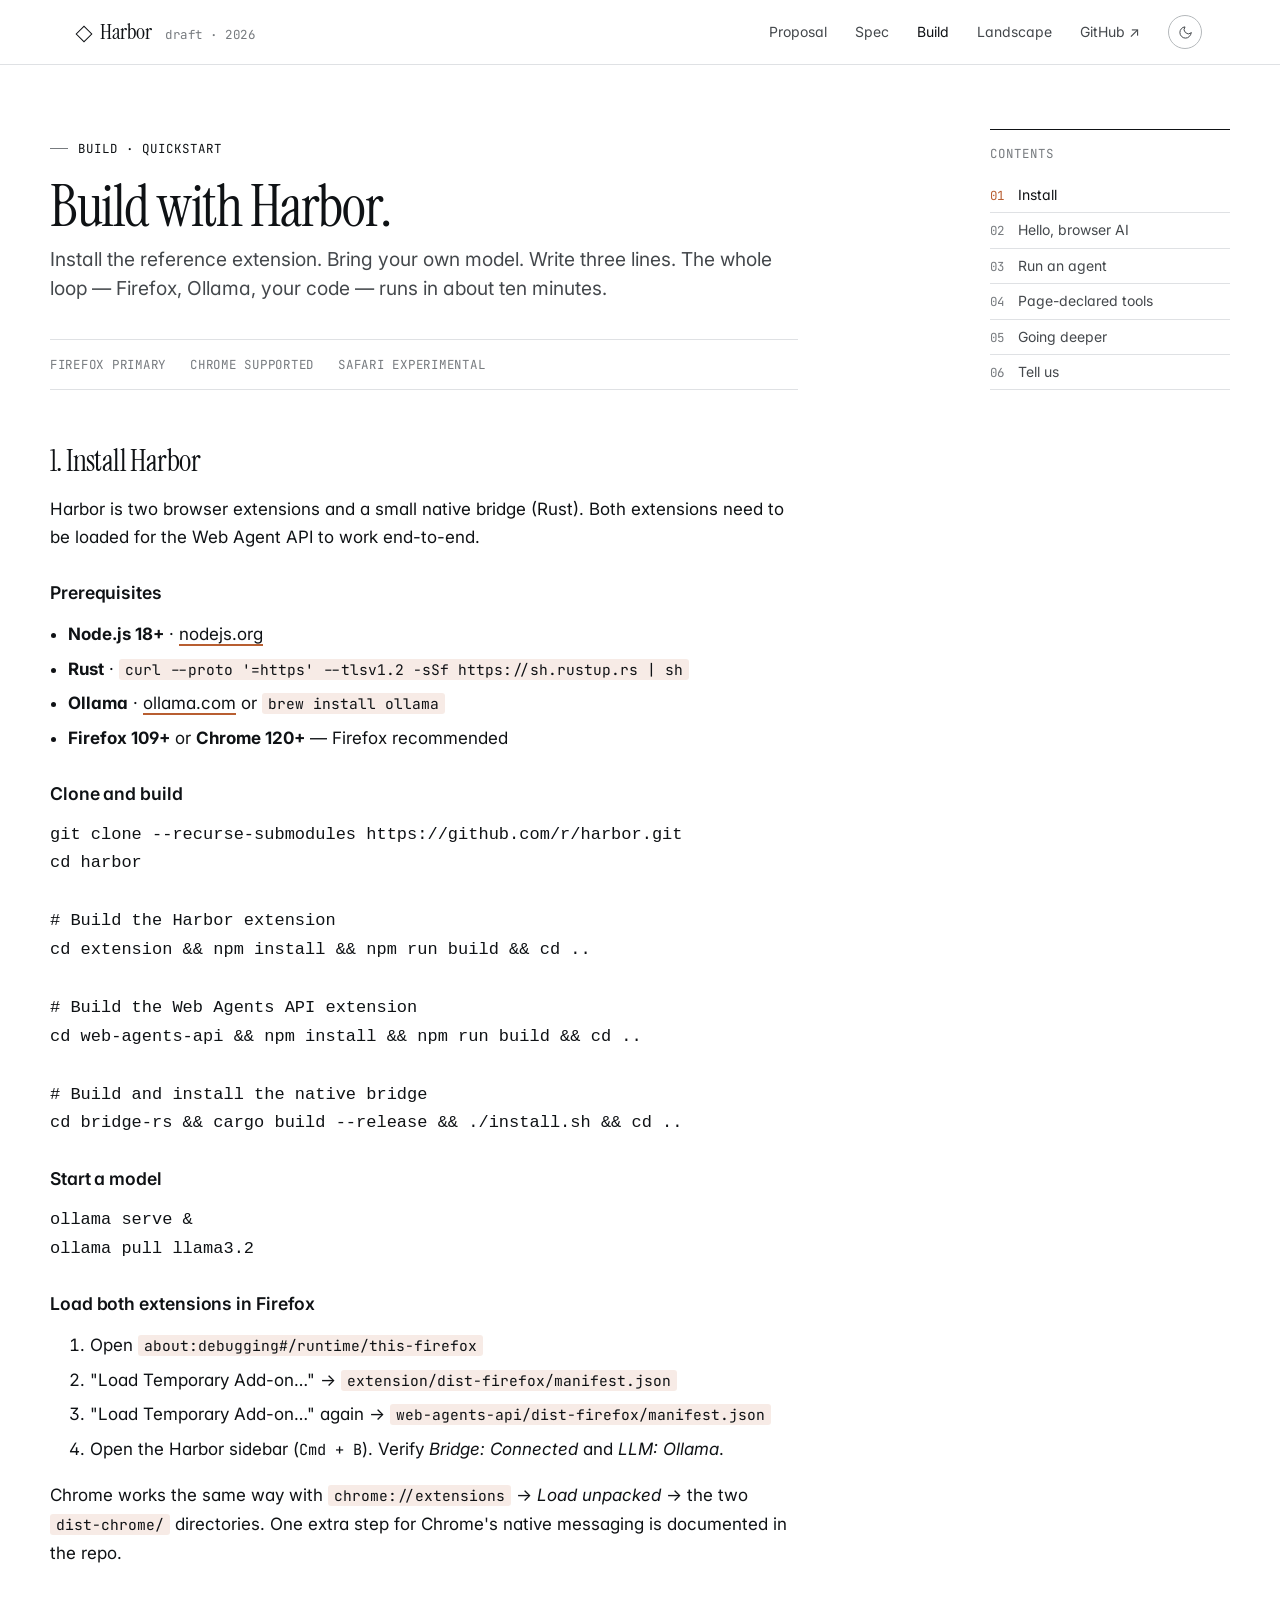
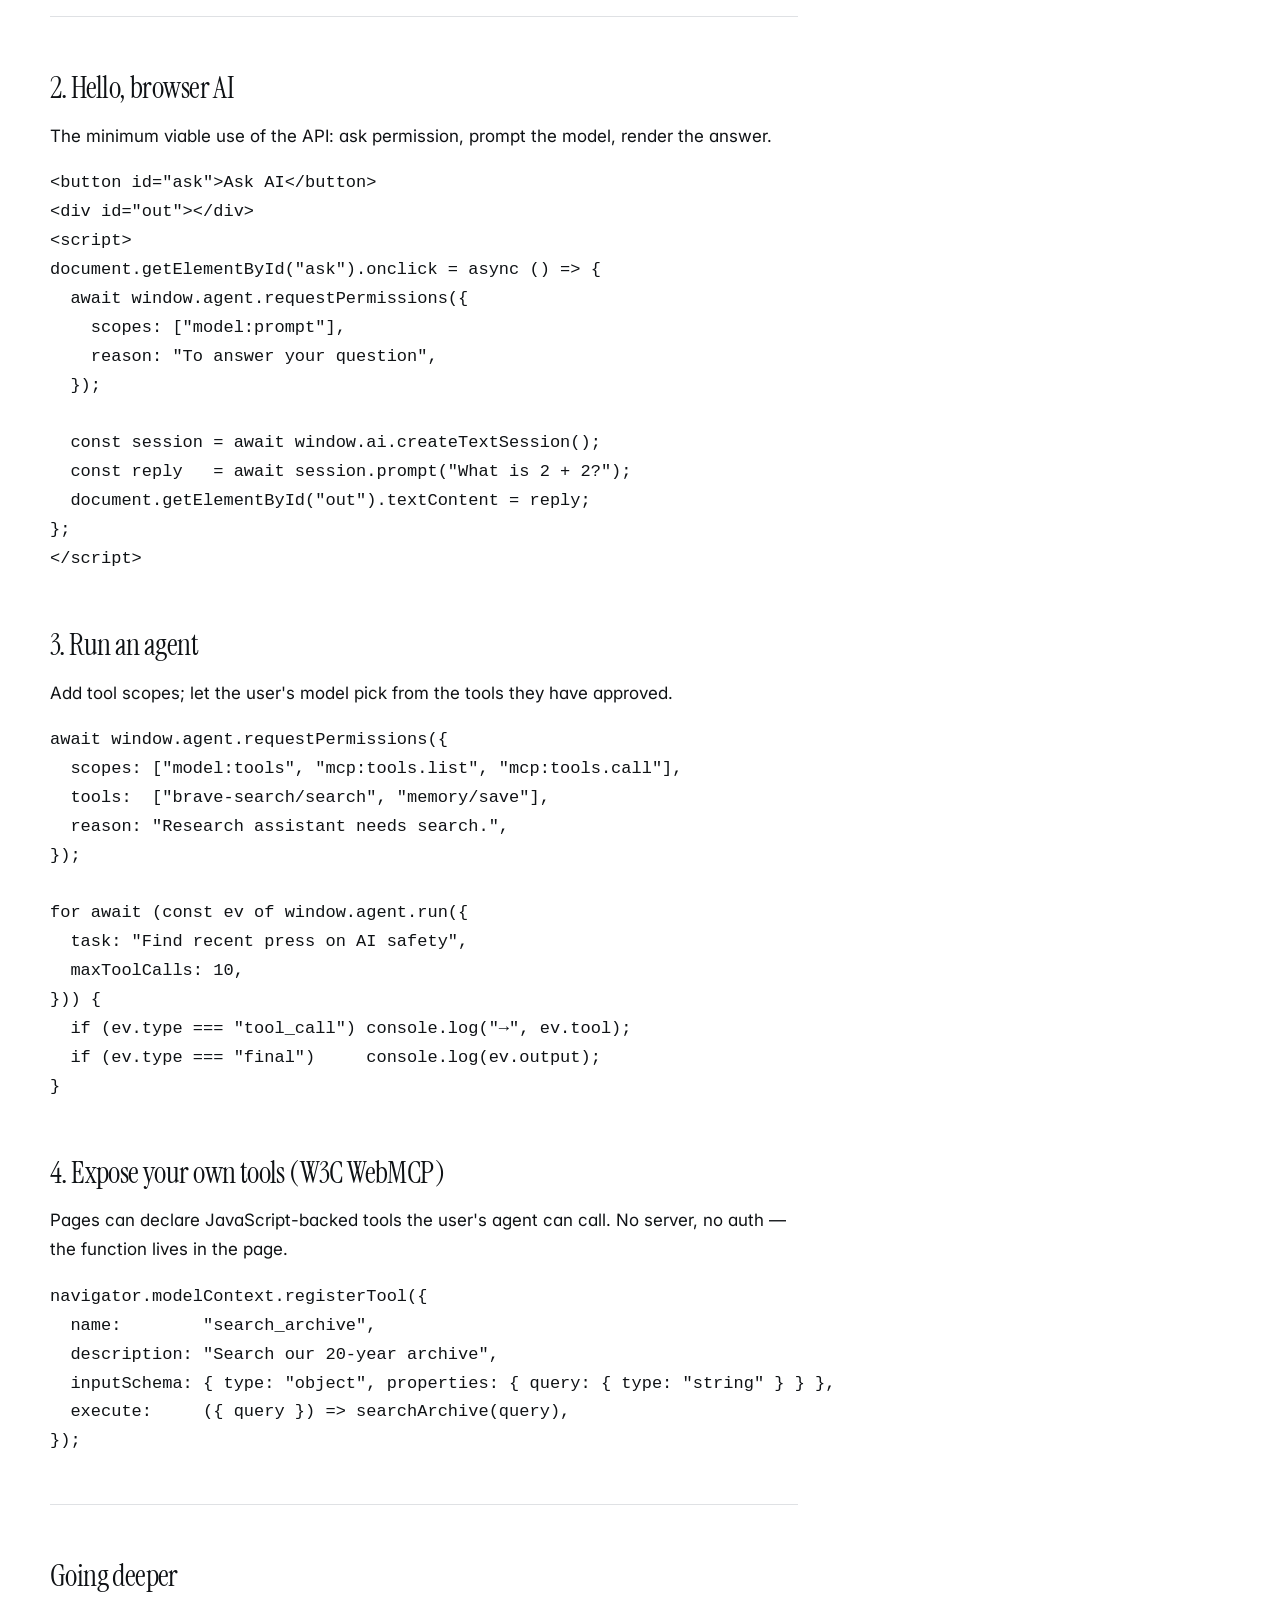
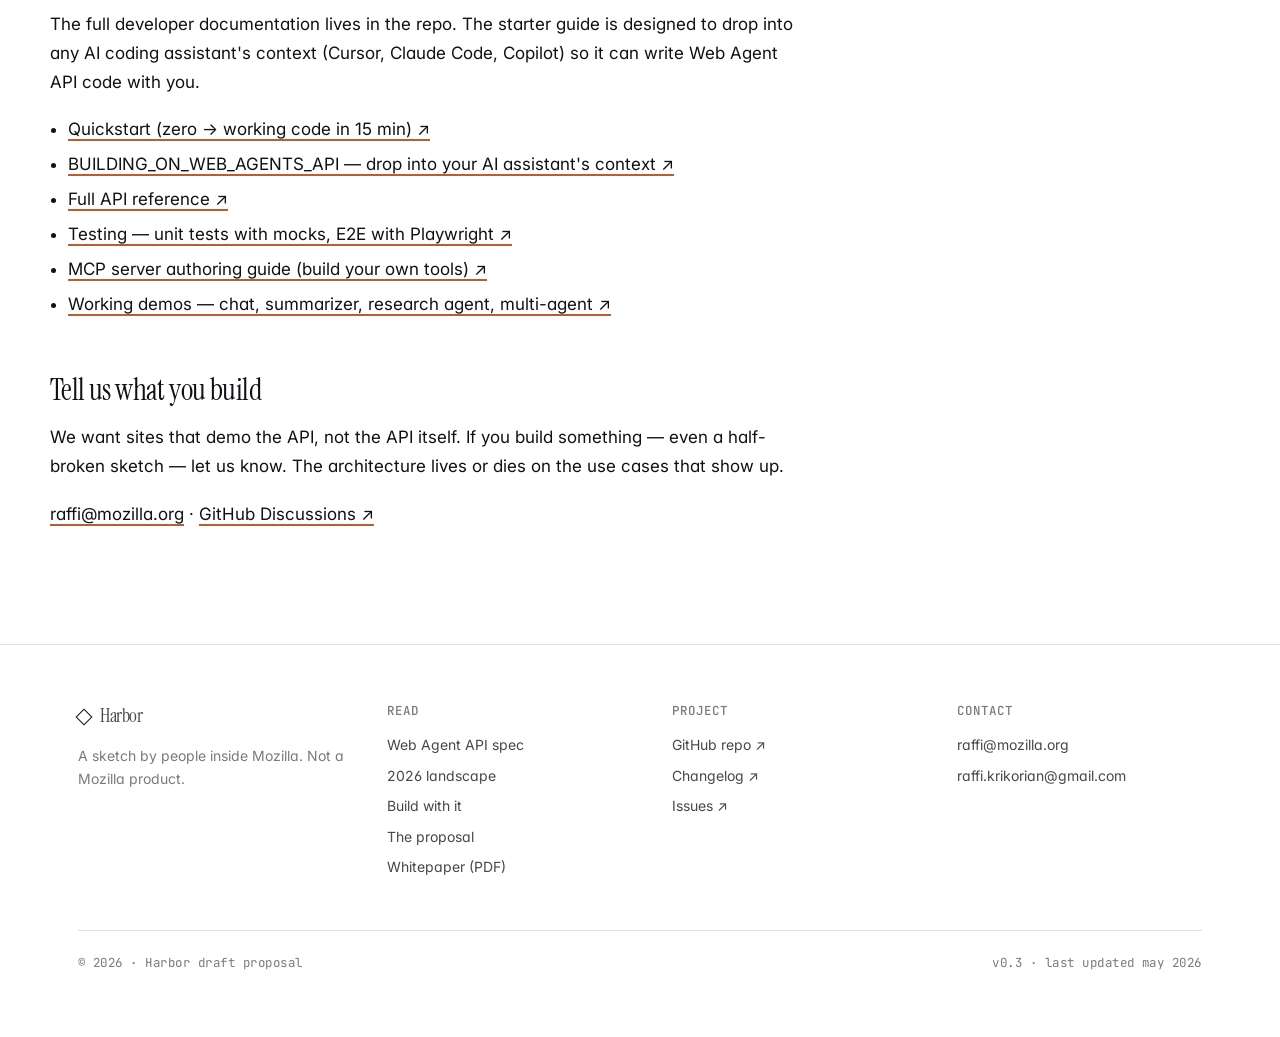
==== whitepaper/build.html @ 532a6886 "whitepaper: ship redesigned static site, retire Jekyll Implement the design produced in Claude Desig" ====
<!doctype html>
<html lang="en">
<head>
<meta charset="utf-8" />
<meta name="viewport" content="width=device-width,initial-scale=1" />
<title>Build with Harbor</title>
<meta name="description" content="Install Harbor in Firefox or Chrome, then build with the Web Agent API. Bring your own model and your own MCP servers." />
<link rel="preconnect" href="https://fonts.googleapis.com">
<link rel="preconnect" href="https://fonts.gstatic.com" crossorigin>
<link href="https://fonts.googleapis.com/css2?family=Instrument+Serif:ital@0;1&family=Inter:wght@300;400;500;600&family=JetBrains+Mono:wght@400;500&display=swap" rel="stylesheet">
<link rel="stylesheet" href="styles.css">
<script>
  (function () {
    var saved = localStorage.getItem('harbor-theme');
    var prefersDark = window.matchMedia && window.matchMedia('(prefers-color-scheme: dark)').matches;
    if (saved === 'dark' || (!saved && prefersDark)) document.documentElement.classList.add('dark');
  })();
</script>
</head>
<body>

<header class="nav">
  <div class="wrap nav-row">
    <a class="brand" href="index.html">
      <span class="brand-mark" aria-hidden="true"></span>
      Harbor
      <span class="brand-meta">draft · 2026</span>
    </a>
    <nav class="nav-links" aria-label="Primary">
      <a href="index.html#proposal">Proposal</a>
      <a href="spec.html">Spec</a>
      <a href="build.html" aria-current="page">Build</a>
      <a href="landscape.html">Landscape</a>
      <a class="gh" href="https://github.com/r/harbor" target="_blank" rel="noopener">GitHub ↗</a>
      <button class="theme-toggle" id="themeToggle" aria-label="Toggle theme" title="Toggle light / dark">
        <svg class="icon-moon" viewBox="0 0 24 24" fill="none" stroke="currentColor" stroke-width="1.6" stroke-linecap="round" stroke-linejoin="round"><path d="M21 12.8A9 9 0 1 1 11.2 3a7 7 0 0 0 9.8 9.8z"/></svg>
        <svg class="icon-sun"  viewBox="0 0 24 24" fill="none" stroke="currentColor" stroke-width="1.6" stroke-linecap="round" stroke-linejoin="round"><circle cx="12" cy="12" r="4"/><path d="M12 2v2M12 20v2M4.93 4.93l1.41 1.41M17.66 17.66l1.41 1.41M2 12h2M20 12h2M4.93 19.07l1.41-1.41M17.66 6.34l1.41-1.41"/></svg>
      </button>
    </nav>
  </div>
</header>

<main class="wrap longform">
  <article class="article prose">
    <p class="eyebrow">build · quickstart</p>
    <h1>Build with Harbor.</h1>
    <p class="deck">
      Install the reference extension. Bring your own model. Write three lines.
      The whole loop — Firefox, Ollama, your code — runs in about ten minutes.
    </p>
    <div class="meta">
      <span>Firefox primary</span>
      <span>Chrome supported</span>
      <span>Safari experimental</span>
    </div>

    <h2 id="install">1. Install Harbor</h2>
    <p>
      Harbor is two browser extensions and a small native bridge (Rust). Both
      extensions need to be loaded for the Web Agent API to work end-to-end.
    </p>

    <h3>Prerequisites</h3>
    <ul>
      <li><strong>Node.js 18+</strong> · <a class="link" href="https://nodejs.org" target="_blank" rel="noopener">nodejs.org</a></li>
      <li><strong>Rust</strong> · <code>curl --proto '=https' --tlsv1.2 -sSf https://sh.rustup.rs | sh</code></li>
      <li><strong>Ollama</strong> · <a class="link" href="https://ollama.com" target="_blank" rel="noopener">ollama.com</a> or <code>brew install ollama</code></li>
      <li><strong>Firefox 109+</strong> or <strong>Chrome 120+</strong> — Firefox recommended</li>
    </ul>

    <h3>Clone and build</h3>
    <pre class="ex-code" style="white-space: pre">git clone --recurse-submodules https://github.com/r/harbor.git
cd harbor

# Build the Harbor extension
cd extension && npm install && npm run build && cd ..

# Build the Web Agents API extension
cd web-agents-api && npm install && npm run build && cd ..

# Build and install the native bridge
cd bridge-rs && cargo build --release && ./install.sh && cd ..</pre>

    <h3>Start a model</h3>
    <pre class="ex-code" style="white-space: pre">ollama serve &amp;
ollama pull llama3.2</pre>

    <h3>Load both extensions in Firefox</h3>
    <ol>
      <li>Open <code>about:debugging#/runtime/this-firefox</code></li>
      <li>"Load Temporary Add-on…" → <code>extension/dist-firefox/manifest.json</code></li>
      <li>"Load Temporary Add-on…" again → <code>web-agents-api/dist-firefox/manifest.json</code></li>
      <li>Open the Harbor sidebar (<kbd>Cmd&nbsp;+&nbsp;B</kbd>). Verify <em>Bridge: Connected</em> and <em>LLM: Ollama</em>.</li>
    </ol>
    <p>
      Chrome works the same way with <code>chrome://extensions</code> →
      <em>Load unpacked</em> → the two <code>dist-chrome/</code> directories.
      One extra step for Chrome's native messaging is documented in the repo.
    </p>

    <hr/>

    <h2 id="hello">2. Hello, browser AI</h2>
    <p>
      The minimum viable use of the API: ask permission, prompt the model, render the answer.
    </p>
    <pre class="ex-code" style="white-space: pre">&lt;button id="ask"&gt;Ask AI&lt;/button&gt;
&lt;div id="out"&gt;&lt;/div&gt;
&lt;script&gt;
document.getElementById("ask").onclick = async () =&gt; {
  await window.agent.requestPermissions({
    scopes: ["model:prompt"],
    reason: "To answer your question",
  });

  const session = await window.ai.createTextSession();
  const reply   = await session.prompt("What is 2 + 2?");
  document.getElementById("out").textContent = reply;
};
&lt;/script&gt;</pre>

    <h2 id="agent">3. Run an agent</h2>
    <p>
      Add tool scopes; let the user's model pick from the tools they have approved.
    </p>
    <pre class="ex-code" style="white-space: pre">await window.agent.requestPermissions({
  scopes: ["model:tools", "mcp:tools.list", "mcp:tools.call"],
  tools:  ["brave-search/search", "memory/save"],
  reason: "Research assistant needs search.",
});

for await (const ev of window.agent.run({
  task: "Find recent press on AI safety",
  maxToolCalls: 10,
})) {
  if (ev.type === "tool_call") console.log("→", ev.tool);
  if (ev.type === "final")     console.log(ev.output);
}</pre>

    <h2 id="page-tools">4. Expose your own tools (W3C WebMCP)</h2>
    <p>
      Pages can declare JavaScript-backed tools the user's agent can call. No
      server, no auth — the function lives in the page.
    </p>
    <pre class="ex-code" style="white-space: pre">navigator.modelContext.registerTool({
  name:        "search_archive",
  description: "Search our 20-year archive",
  inputSchema: { type: "object", properties: { query: { type: "string" } } },
  execute:     ({ query }) =&gt; searchArchive(query),
});</pre>

    <hr/>

    <h2 id="more">Going deeper</h2>
    <p>
      The full developer documentation lives in the repo. The starter guide is
      designed to drop into any AI coding assistant's context (Cursor, Claude
      Code, Copilot) so it can write Web Agent API code with you.
    </p>
    <ul>
      <li><a class="link" href="https://github.com/r/harbor/blob/main/QUICKSTART.md" target="_blank" rel="noopener">Quickstart (zero → working code in 15 min) ↗</a></li>
      <li><a class="link" href="https://github.com/r/harbor/blob/main/docs/BUILDING_ON_WEB_AGENTS_API.md" target="_blank" rel="noopener">BUILDING_ON_WEB_AGENTS_API — drop into your AI assistant's context ↗</a></li>
      <li><a class="link" href="https://github.com/r/harbor/blob/main/docs/WEB_AGENTS_API.md" target="_blank" rel="noopener">Full API reference ↗</a></li>
      <li><a class="link" href="https://github.com/r/harbor/blob/main/docs/TESTING_YOUR_APP.md" target="_blank" rel="noopener">Testing — unit tests with mocks, E2E with Playwright ↗</a></li>
      <li><a class="link" href="https://github.com/r/harbor/blob/main/mcp-servers/AUTHORING_GUIDE.md" target="_blank" rel="noopener">MCP server authoring guide (build your own tools) ↗</a></li>
      <li><a class="link" href="https://github.com/r/harbor/tree/main/demo" target="_blank" rel="noopener">Working demos — chat, summarizer, research agent, multi-agent ↗</a></li>
    </ul>

    <h2 id="feedback">Tell us what you build</h2>
    <p>
      We want sites that demo the API, not the API itself. If you build something —
      even a half-broken sketch — let us know. The architecture lives or dies on
      the use cases that show up.
    </p>
    <p>
      <a class="link" href="mailto:raffi@mozilla.org">raffi@mozilla.org</a> · <a class="link" href="https://github.com/r/harbor/discussions" target="_blank" rel="noopener">GitHub Discussions ↗</a>
    </p>
  </article>

  <aside class="toc" aria-label="Table of contents">
    <p class="toc-label">Contents</p>
    <ol>
      <li><a href="#install">Install</a></li>
      <li><a href="#hello">Hello, browser AI</a></li>
      <li><a href="#agent">Run an agent</a></li>
      <li><a href="#page-tools">Page-declared tools</a></li>
      <li><a href="#more">Going deeper</a></li>
      <li><a href="#feedback">Tell us</a></li>
    </ol>
  </aside>
</main>

<footer class="foot">
  <div class="wrap">
    <div class="foot-row">
      <div>
        <a class="brand" href="index.html" style="font-size: 1.2rem;">
          <span class="brand-mark" aria-hidden="true"></span>
          Harbor
        </a>
        <p style="margin-top: 14px; color: var(--ink-mute); font-size: var(--t-small); max-width: 38ch;">
          A sketch by people inside Mozilla. Not a Mozilla product.
        </p>
      </div>
      <div>
        <h5>Read</h5>
        <ul>
          <li><a href="spec.html">Web Agent API spec</a></li>
          <li><a href="landscape.html">2026 landscape</a></li>
          <li><a href="build.html">Build with it</a></li>
          <li><a href="index.html#proposal">The proposal</a></li>
          <li><a href="whitepaper.pdf">Whitepaper (PDF)</a></li>
        </ul>
      </div>
      <div>
        <h5>Project</h5>
        <ul>
          <li><a href="https://github.com/r/harbor" target="_blank" rel="noopener">GitHub repo ↗</a></li>
          <li><a href="https://github.com/r/harbor/blob/main/CHANGELOG.md" target="_blank" rel="noopener">Changelog ↗</a></li>
          <li><a href="https://github.com/r/harbor/issues" target="_blank" rel="noopener">Issues ↗</a></li>
        </ul>
      </div>
      <div>
        <h5>Contact</h5>
        <ul>
          <li><a href="mailto:raffi@mozilla.org">raffi@mozilla.org</a></li>
          <li><a href="mailto:raffi.krikorian@gmail.com">raffi.krikorian@gmail.com</a></li>
        </ul>
      </div>
    </div>
    <div class="foot-bottom">
      <span>© 2026 · Harbor draft proposal</span>
      <span>v0.3 · last updated may 2026</span>
    </div>
  </div>
</footer>

<script>
  document.getElementById('themeToggle').addEventListener('click', function () {
    var html = document.documentElement;
    html.classList.toggle('dark');
    localStorage.setItem('harbor-theme', html.classList.contains('dark') ? 'dark' : 'light');
  });
  (function () {
    var headings = Array.from(document.querySelectorAll('.article h2[id]'));
    var items    = Array.from(document.querySelectorAll('.toc li'));
    function onScroll() {
      var y = window.scrollY + 140;
      var idx = 0;
      for (var i = 0; i < headings.length; i++) {
        if (headings[i].offsetTop <= y) idx = i;
      }
      items.forEach(function (li, i) { li.classList.toggle('active', i === idx); });
    }
    window.addEventListener('scroll', onScroll, { passive: true });
    onScroll();
  })();
</script>

</body>
</html>
---- whitepaper/styles.css ----
/* =========================================================================
   Harbor — shared stylesheet
   Editorial-leaning, type-led. Light by default; .dark on <html> for dark.
   ========================================================================= */

/* ---------- tokens ---------- */
:root {
  /* type */
  --font-display: "Instrument Serif", "Times New Roman", Times, serif;
  --font-serif:  "Instrument Serif", "Times New Roman", Times, serif;
  --font-sans:   "Inter", -apple-system, BlinkMacSystemFont, "Helvetica Neue", Arial, sans-serif;
  --font-mono:   "JetBrains Mono", ui-monospace, "SF Mono", Menlo, Consolas, monospace;

  /* clean white palette — neutral, slight cool */
  --bg:           #ffffff;
  --bg-tint:      oklch(99% 0.002 250);
  --bg-sunken:    oklch(97.4% 0.003 250);
  --rule:         oklch(91% 0.004 250);
  --rule-strong:  oklch(78% 0.006 250);
  --ink:          oklch(18% 0.008 250);
  --ink-soft:     oklch(40% 0.008 250);
  --ink-mute:     oklch(58% 0.008 250);

  /* one restrained accent — rust-clay */
  --accent:       oklch(58% 0.13 45);
  --accent-soft:  oklch(58% 0.13 45 / 0.12);

  /* sizes */
  --measure: 64ch;
  --max:    1180px;

  /* type scale */
  --t-hero:   clamp(3.4rem, 8vw, 7rem);
  --t-h1:     clamp(2rem, 4.2vw, 3.2rem);
  --t-h2:     clamp(1.45rem, 2.4vw, 1.85rem);
  --t-h3:     1.125rem;
  --t-body:   1.0625rem;
  --t-small:  0.875rem;
  --t-micro:  0.78rem;
}

html.dark {
  --bg:          oklch(15% 0.010 250);
  --bg-tint:     oklch(18% 0.012 250);
  --bg-sunken:   oklch(21% 0.013 250);
  --rule:        oklch(28% 0.013 250);
  --rule-strong: oklch(40% 0.015 250);
  --ink:         oklch(95% 0.004 250);
  --ink-soft:    oklch(78% 0.008 250);
  --ink-mute:    oklch(60% 0.010 250);
  --accent:      oklch(72% 0.13 45);
  --accent-soft: oklch(72% 0.13 45 / 0.16);
}

/* ---------- reset-ish ---------- */
*, *::before, *::after { box-sizing: border-box; }
html { -webkit-text-size-adjust: 100%; scroll-behavior: smooth; }
body {
  margin: 0;
  background: var(--bg);
  color: var(--ink);
  font-family: var(--font-sans);
  font-size: var(--t-body);
  line-height: 1.6;
  font-feature-settings: "ss01", "cv11";
  text-rendering: optimizeLegibility;
  -webkit-font-smoothing: antialiased;
  transition: background-color .25s ease, color .25s ease;
}
img, svg { display: block; max-width: 100%; }
a { color: inherit; text-decoration: none; }

/* ---------- layout helpers ---------- */
.wrap     { max-width: var(--max); margin: 0 auto; padding: 0 28px; }
.measure  { max-width: var(--measure); }
.section  { padding: 96px 0; border-top: 1px solid var(--rule); }
.section.flush { border-top: none; }
.section-tint   { background: var(--bg-tint); }
.section-sunken { background: var(--bg-sunken); }

/* tiny eyebrow above section titles */
.eyebrow {
  font-family: var(--font-mono);
  font-size: var(--t-micro);
  letter-spacing: 0.08em;
  text-transform: uppercase;
  color: var(--ink-mute);
  margin: 0 0 18px;
  display: inline-flex;
  align-items: center;
  gap: 10px;
}
.eyebrow::before {
  content: "";
  width: 18px; height: 1px;
  background: var(--ink-mute);
  display: inline-block;
}

/* ---------- typography ---------- */
h1, h2, h3, h4 {
  font-family: var(--font-display);
  font-weight: 400;
  color: var(--ink);
  line-height: 1.04;
  letter-spacing: -0.015em;
  margin: 0 0 0.4em;
  text-wrap: balance;
}
h1 { font-size: var(--t-h1); }
h2 { font-size: var(--t-h1); }
h3 { font-size: var(--t-h2); letter-spacing: -0.015em; }
h4 { font-size: var(--t-h3); font-family: var(--font-sans); font-weight: 600; letter-spacing: -0.005em; }

p { margin: 0 0 1.1em; text-wrap: pretty; }
p.lead {
  font-size: 1.25rem;
  line-height: 1.55;
  color: var(--ink-soft);
  max-width: 60ch;
}

a.link, .prose a {
  color: inherit;
  text-decoration: underline;
  text-decoration-color: var(--accent);
  text-decoration-thickness: 1.5px;
  text-underline-offset: 4px;
  transition: text-decoration-thickness .12s ease;
}
a.link:hover, .prose a:hover { text-decoration-thickness: 3px; }

/* inline code: subtle tint, no heavy box */
code, kbd, samp {
  font-family: var(--font-mono);
  font-size: 0.9em;
}
:not(pre) > code {
  background: var(--accent-soft);
  color: var(--ink);
  padding: 1px 6px;
  border-radius: 3px;
  font-size: 0.86em;
}

/* ---------- top nav ---------- */
.nav {
  position: sticky; top: 0; z-index: 50;
  background: color-mix(in oklab, var(--bg) 88%, transparent);
  backdrop-filter: saturate(140%) blur(8px);
  -webkit-backdrop-filter: saturate(140%) blur(8px);
  border-bottom: 1px solid var(--rule);
}
.nav-row {
  display: flex; align-items: center; justify-content: space-between;
  height: 64px;
}
.brand {
  display: inline-flex; align-items: baseline; gap: 10px;
  font-family: var(--font-serif);
  font-size: 1.35rem;
  letter-spacing: -0.02em;
}
.brand-mark {
  width: 12px; height: 12px;
  border: 1.5px solid var(--ink);
  display: inline-block;
  transform: rotate(45deg);
  position: relative; top: 1px;
}
.brand-meta {
  font-family: var(--font-mono);
  font-size: var(--t-micro);
  color: var(--ink-mute);
  letter-spacing: 0.04em;
  margin-left: 4px;
}
.nav-links {
  display: flex; gap: 28px; align-items: center;
  font-size: var(--t-small);
}
.nav-links a {
  color: var(--ink-soft);
  transition: color .15s ease;
}
.nav-links a:hover { color: var(--ink); }
.nav-links a[aria-current="page"] { color: var(--ink); }

.theme-toggle {
  border: 1px solid var(--rule-strong);
  background: transparent;
  color: var(--ink-soft);
  width: 34px; height: 34px;
  border-radius: 999px;
  display: inline-grid; place-items: center;
  cursor: pointer;
  transition: color .15s ease, border-color .15s ease, background-color .15s ease;
}
.theme-toggle:hover { color: var(--ink); border-color: var(--ink-soft); }
.theme-toggle svg { width: 15px; height: 15px; }
html:not(.dark) .icon-sun { display: none; }
html.dark      .icon-moon { display: none; }

.nav-burger { display: none; }

/* ---------- hero ---------- */
.hero {
  padding: 120px 0 110px;
  border-bottom: 1px solid var(--rule);
}
.hero-eyebrow {
  font-family: var(--font-mono);
  font-size: var(--t-micro);
  letter-spacing: 0.12em;
  text-transform: uppercase;
  color: var(--ink-mute);
  margin: 0 0 28px;
}
.hero-eyebrow .dot {
  display: inline-block;
  width: 6px; height: 6px;
  background: var(--accent);
  border-radius: 999px;
  margin-right: 10px;
  vertical-align: middle;
}
.hero h1 {
  font-size: var(--t-hero);
  line-height: 0.94;
  letter-spacing: -0.025em;
  font-weight: 400;
  margin: 0 0 28px;
  max-width: 16ch;
}
.hero h1 .ul {
  position: relative;
  isolation: isolate;
  white-space: nowrap;
}
.hero h1 .ul::after {
  content: "";
  position: absolute;
  left: 0; right: 0; bottom: 0.04em;
  height: 0.18em;
  background: var(--accent);
  opacity: 0.85;
  z-index: -1;
  border-radius: 1px;
}
.hero-sub {
  font-size: 1.3rem;
  line-height: 1.5;
  color: var(--ink-soft);
  max-width: 56ch;
  margin: 0 0 36px;
  text-wrap: pretty;
}
.hero-ctas {
  display: flex; flex-wrap: wrap; gap: 14px;
  margin-bottom: 28px;
}
.btn {
  display: inline-flex; align-items: center; gap: 8px;
  padding: 13px 20px;
  font: 500 var(--t-small)/1 var(--font-sans);
  letter-spacing: 0.005em;
  border: 1px solid var(--ink);
  background: var(--ink);
  color: var(--bg);
  border-radius: 0;
  cursor: pointer;
  transition: transform .12s ease, background .15s, color .15s, border-color .15s;
}
.btn:hover { transform: translateY(-1px); }
.btn .arr { transition: transform .15s ease; }
.btn:hover .arr { transform: translateX(3px); }
.btn-secondary {
  background: transparent;
  color: var(--ink);
  border-color: var(--rule-strong);
}
.btn-secondary:hover { border-color: var(--ink); }

.hero-tagstrip {
  font-family: var(--font-mono);
  font-size: var(--t-small);
  color: var(--ink-mute);
  border-top: 1px solid var(--rule);
  padding-top: 22px;
  max-width: 78ch;
  display: flex;
  align-items: flex-start;
  gap: 14px;
}
.hero-tagstrip .pill {
  flex: 0 0 auto;
  padding: 2px 8px;
  border: 1px solid var(--rule-strong);
  font-size: var(--t-micro);
  letter-spacing: 0.06em;
  text-transform: uppercase;
  color: var(--ink-soft);
}

/* ---------- section content patterns ---------- */
.section h2 + p.lead { margin-top: 0; }

.two-col {
  display: grid;
  grid-template-columns: minmax(0, 1fr) minmax(0, 1.15fr);
  gap: 80px;
}
.two-col .side {
  position: sticky;
  top: 110px;
  align-self: start;
}

/* ---------- code blocks ---------- */
.codecard {
  background: var(--bg);
  border: 1px solid var(--rule);
  border-radius: 4px;
  font-family: var(--font-mono);
  font-size: 0.86rem;
  line-height: 1.65;
  position: relative;
  overflow: hidden;
}
html.dark .codecard { background: var(--bg-tint); }
.codecard-head {
  font-family: var(--font-mono);
  font-size: var(--t-micro);
  letter-spacing: 0.08em;
  text-transform: uppercase;
  color: var(--ink-mute);
  padding: 10px 18px;
  border-bottom: 1px solid var(--rule);
  display: flex; justify-content: space-between; align-items: center;
}
.codecard-head .num {
  font-variant-numeric: tabular-nums;
  color: var(--accent);
}
.codecard pre {
  margin: 0;
  padding: 18px 20px 20px;
  overflow-x: auto;
}
.codecard code { font-family: var(--font-mono); font-size: inherit; }

/* simple syntax tokens (hand-painted, restrained) */
.tk-c   { color: var(--ink-mute); font-style: italic; }   /* comment */
.tk-k   { color: var(--accent); }                          /* keyword */
.tk-s   { color: var(--ink-soft); }                        /* string */
.tk-f   { color: var(--ink); font-weight: 500; }           /* function */
.tk-p   { color: var(--ink-soft); }                        /* property */
.tk-n   { color: var(--ink); }                             /* identifier */
.tk-num { color: var(--accent); }

/* ---------- comparison table ---------- */
.cmp-wrap {
  margin-top: 36px;
  border-top: 1px solid var(--ink);
  border-bottom: 1px solid var(--ink);
}
.cmp {
  width: 100%;
  border-collapse: collapse;
  font-size: 0.95rem;
  table-layout: fixed;
}
.cmp th, .cmp td {
  padding: 18px 18px;
  vertical-align: top;
  border-bottom: 1px solid var(--rule);
  text-align: left;
  line-height: 1.45;
}
.cmp tr:last-child td, .cmp tr:last-child th { border-bottom: none; }
.cmp thead th {
  font-family: var(--font-sans);
  font-size: var(--t-small);
  font-weight: 600;
  color: var(--ink);
  border-bottom: 1px solid var(--ink);
  padding-bottom: 18px;
  vertical-align: bottom;
  letter-spacing: -0.005em;
}
.cmp thead th .examples {
  display: block;
  font-weight: 400;
  font-size: var(--t-micro);
  font-family: var(--font-mono);
  color: var(--ink-mute);
  margin-top: 6px;
  text-transform: none;
  letter-spacing: 0;
  line-height: 1.4;
}
.cmp tbody th {
  font-family: var(--font-mono);
  font-size: var(--t-micro);
  font-weight: 500;
  letter-spacing: 0.04em;
  text-transform: uppercase;
  color: var(--ink-mute);
  width: 18%;
  padding-right: 14px;
}
.cmp td { color: var(--ink-soft); font-size: 0.95rem; }
/* Harbor column accent — subtle */
.cmp .col-harbor {
  background: var(--accent-soft);
  color: var(--ink);
}
.cmp thead .col-harbor {
  position: relative;
}
.cmp thead .col-harbor::after {
  content: "";
  position: absolute; left: 18px; right: 18px; bottom: -1px;
  height: 2px;
  background: var(--accent);
}
.cmp .col-harbor strong {
  font-weight: 600;
}
.cmp .h-name {
  font-family: var(--font-serif);
  font-size: 1.15rem;
  font-weight: 420;
  letter-spacing: -0.01em;
  color: var(--ink);
}
.cmp .h-name::before {
  content: "";
  width: 6px; height: 6px;
  background: var(--accent);
  border-radius: 999px;
  display: inline-block;
  margin-right: 8px;
  vertical-align: middle;
}

/* mobile: card-per-column stack */
.cmp-cards { display: none; }

/* ---------- pillars / convergence row ---------- */
.grid-3 {
  display: grid;
  grid-template-columns: repeat(3, minmax(0, 1fr));
  gap: 0;
  border-top: 1px solid var(--rule);
  margin-top: 36px;
}
.grid-3 > * {
  padding: 32px 28px 28px;
  border-right: 1px solid var(--rule);
  border-bottom: 1px solid var(--rule);
}
.grid-3 > *:nth-child(3n) { border-right: none; }
.grid-3 .num {
  font-family: var(--font-mono);
  font-size: var(--t-micro);
  color: var(--ink-mute);
  letter-spacing: 0.08em;
  margin-bottom: 14px;
}
.grid-3 h4 { margin-bottom: 10px; }
.grid-3 p  { color: var(--ink-soft); margin-bottom: 0; font-size: 0.97rem; }

/* convergence (4-column) */
.grid-4 {
  display: grid;
  grid-template-columns: repeat(4, minmax(0, 1fr));
  gap: 0;
  border-top: 1px solid var(--rule);
  margin-top: 36px;
}
.grid-4 > * {
  padding: 28px 22px;
  border-right: 1px solid var(--rule);
  border-bottom: 1px solid var(--rule);
}
.grid-4 > *:nth-child(4n) { border-right: none; }
.grid-4 .name {
  font-family: var(--font-sans);
  font-weight: 600;
  font-size: 0.97rem;
  margin-bottom: 4px;
}
.grid-4 .by {
  font-family: var(--font-mono);
  font-size: var(--t-micro);
  color: var(--ink-mute);
  letter-spacing: 0.05em;
  margin-bottom: 14px;
}
.grid-4 p { color: var(--ink-soft); font-size: 0.92rem; margin: 0; }
.grid-4 .ours .name::after {
  content: "";
  width: 6px; height: 6px;
  background: var(--accent);
  border-radius: 999px;
  display: inline-block;
  margin-left: 8px;
  vertical-align: middle;
}

/* ---------- architecture diagram ---------- */
.diagram-card {
  background: var(--bg-tint);
  border: 1px solid var(--rule);
  padding: 56px 28px 40px;
  display: grid;
  place-items: center;
  margin-top: 28px;
}
.diagram-card svg { width: 100%; max-width: 620px; height: auto; }
.diagram-card .cap {
  margin-top: 24px;
  font-family: var(--font-mono);
  font-size: var(--t-micro);
  color: var(--ink-mute);
  letter-spacing: 0.06em;
  text-transform: uppercase;
}

/* ---------- "what you could build" list ---------- */
.examples {
  border-top: 1px solid var(--rule);
  margin-top: 36px;
}
.example {
  display: grid;
  grid-template-columns: 60px 1fr 1.1fr;
  gap: 28px;
  padding: 26px 0;
  border-bottom: 1px solid var(--rule);
  align-items: start;
}
.example .ex-num {
  font-family: var(--font-mono);
  font-size: var(--t-micro);
  color: var(--ink-mute);
  letter-spacing: 0.08em;
  padding-top: 4px;
}
.example h4 { margin: 0 0 6px; font-size: 1.05rem; }
.example p  { color: var(--ink-soft); margin: 0; font-size: 0.95rem; }
.example .ex-code {
  font-family: var(--font-mono);
  font-size: 0.82rem;
  color: var(--ink);
  background: var(--bg-tint);
  border: 1px solid var(--rule);
  padding: 10px 12px;
  border-radius: 3px;
  overflow-x: auto;
  white-space: nowrap;
}

/* ---------- security columns ---------- */
.sec-cols {
  display: grid;
  grid-template-columns: 1fr 1fr;
  gap: 56px;
  margin-top: 36px;
}
.sec-cols h4 {
  border-top: 1px solid var(--ink);
  padding-top: 14px;
  margin-bottom: 14px;
  font-family: var(--font-mono);
  font-size: var(--t-micro);
  letter-spacing: 0.08em;
  text-transform: uppercase;
  font-weight: 500;
  color: var(--ink-mute);
}
.sec-cols ul { margin: 0; padding: 0; list-style: none; }
.sec-cols li {
  padding: 12px 0;
  border-bottom: 1px solid var(--rule);
  color: var(--ink-soft);
  font-size: 0.97rem;
  display: grid;
  grid-template-columns: 18px 1fr;
  gap: 10px;
}
.sec-cols li::before {
  content: "—";
  color: var(--ink-mute);
}

/* ---------- invitation block ---------- */
.invite {
  display: grid;
  grid-template-columns: 1fr 1fr;
  gap: 56px;
  align-items: end;
}
.invite blockquote {
  margin: 0;
  font-family: var(--font-serif);
  font-size: clamp(1.6rem, 3vw, 2.2rem);
  line-height: 1.2;
  letter-spacing: -0.015em;
  font-weight: 380;
  color: var(--ink);
  text-wrap: balance;
}
.invite blockquote::before {
  content: "“";
  display: block;
  font-size: 3rem;
  line-height: 0.6;
  color: var(--accent);
  margin-bottom: 18px;
}
.invite-meta { font-size: 0.97rem; color: var(--ink-soft); }
.invite-meta a { color: var(--ink); text-decoration: underline; text-decoration-color: var(--accent); text-underline-offset: 3px; }

/* ---------- get-started ---------- */
.cta-row {
  display: grid;
  grid-template-columns: repeat(3, minmax(0, 1fr));
  gap: 0;
  border-top: 1px solid var(--ink);
  border-bottom: 1px solid var(--ink);
  margin-top: 36px;
}
.cta-cell {
  padding: 36px 28px;
  border-right: 1px solid var(--rule);
  display: grid;
  align-content: space-between;
  gap: 28px;
  min-height: 220px;
}
.cta-cell:last-child { border-right: none; }
.cta-cell .num {
  font-family: var(--font-mono);
  font-size: var(--t-micro);
  color: var(--ink-mute);
  letter-spacing: 0.08em;
}
.cta-cell h4 {
  font-family: var(--font-serif);
  font-size: 1.5rem;
  font-weight: 380;
  letter-spacing: -0.015em;
  margin: 0 0 6px;
}
.cta-cell p { font-size: 0.95rem; color: var(--ink-soft); margin: 0; }
.cta-cell .go {
  font-family: var(--font-mono);
  font-size: var(--t-small);
  color: var(--ink);
  text-decoration: underline;
  text-decoration-color: var(--accent);
  text-underline-offset: 4px;
  text-decoration-thickness: 1.5px;
}
.cta-cell .go:hover { text-decoration-thickness: 3px; }

/* ---------- footer ---------- */
footer.foot {
  border-top: 1px solid var(--rule);
  padding: 56px 0 64px;
  font-size: var(--t-small);
  color: var(--ink-soft);
}
.foot-row {
  display: grid;
  grid-template-columns: 1.1fr 1fr 1fr 1fr;
  gap: 40px;
}
.foot h5 {
  font-family: var(--font-mono);
  font-size: var(--t-micro);
  letter-spacing: 0.08em;
  text-transform: uppercase;
  color: var(--ink-mute);
  margin: 0 0 14px;
  font-weight: 500;
}
.foot ul { list-style: none; padding: 0; margin: 0; }
.foot li { margin-bottom: 8px; }
.foot a { color: var(--ink-soft); }
.foot a:hover { color: var(--ink); text-decoration: underline; text-decoration-color: var(--accent); text-underline-offset: 3px; }
.foot-bottom {
  margin-top: 44px;
  padding-top: 22px;
  border-top: 1px solid var(--rule);
  display: flex; justify-content: space-between; gap: 20px;
  font-family: var(--font-mono);
  font-size: var(--t-micro);
  color: var(--ink-mute);
  letter-spacing: 0.04em;
}

/* =========================================================================
   Long-form subpage layout (landscape.html, spec.html, build.html)
   ========================================================================= */
.longform {
  display: grid;
  grid-template-columns: minmax(0, 1fr) 240px;
  gap: 72px;
  padding: 64px 0 96px;
  align-items: start;
}
.longform .article {
  max-width: 68ch;
  font-size: 1.0625rem;
  line-height: 1.7;
}
.longform .article h1 {
  font-size: clamp(2.4rem, 5vw, 3.6rem);
  letter-spacing: -0.025em;
  margin-bottom: 8px;
}
.longform .article .deck {
  font-size: 1.2rem;
  color: var(--ink-soft);
  margin: 0 0 36px;
  line-height: 1.5;
}
.longform .article .meta {
  font-family: var(--font-mono);
  font-size: var(--t-micro);
  color: var(--ink-mute);
  letter-spacing: 0.06em;
  text-transform: uppercase;
  margin-bottom: 36px;
  display: flex; gap: 24px;
  border-top: 1px solid var(--rule);
  border-bottom: 1px solid var(--rule);
  padding: 14px 0;
}
.longform .article h2 {
  font-size: 1.85rem;
  margin: 56px 0 18px;
  letter-spacing: -0.02em;
}
.longform .article h3 {
  font-family: var(--font-sans);
  font-size: 1.1rem;
  font-weight: 600;
  margin: 32px 0 8px;
  letter-spacing: -0.005em;
  color: var(--ink);
}
.longform .article p { color: var(--ink); }
.longform .article p + p { margin-top: 0; }
.longform .article blockquote {
  margin: 28px 0;
  padding: 4px 0 4px 22px;
  border-left: 2px solid var(--accent);
  font-family: var(--font-serif);
  font-size: 1.2rem;
  font-weight: 380;
  letter-spacing: -0.01em;
  color: var(--ink-soft);
  line-height: 1.4;
}
.longform .article ul { padding-left: 18px; }
.longform .article li { margin-bottom: 6px; }
.longform .article hr {
  border: none;
  border-top: 1px solid var(--rule);
  margin: 48px 0;
}

/* sticky TOC */
.toc {
  position: sticky;
  top: 100px;
  align-self: start;
  font-size: var(--t-small);
  border-top: 1px solid var(--ink);
  padding-top: 14px;
  max-height: calc(100vh - 120px);
  overflow-y: auto;
}
.toc-label {
  font-family: var(--font-mono);
  font-size: var(--t-micro);
  letter-spacing: 0.08em;
  text-transform: uppercase;
  color: var(--ink-mute);
  margin-bottom: 14px;
}
.toc ol { list-style: none; padding: 0; margin: 0; counter-reset: toc; }
.toc li {
  counter-increment: toc;
  padding: 6px 0;
  border-bottom: 1px solid var(--rule);
  color: var(--ink-soft);
  display: grid;
  grid-template-columns: 28px 1fr;
  align-items: baseline;
}
.toc li::before {
  content: counter(toc, decimal-leading-zero);
  font-family: var(--font-mono);
  font-size: var(--t-micro);
  color: var(--ink-mute);
}
.toc a { display: block; color: inherit; }
.toc a:hover { color: var(--ink); }
.toc li.active { color: var(--ink); }
.toc li.active::before { color: var(--accent); }

/* ---------- responsive ---------- */
@media (max-width: 900px) {
  .section { padding: 64px 0; }
  .hero { padding: 72px 0 64px; }
  .hero h1 { letter-spacing: -0.025em; }
  .two-col { grid-template-columns: 1fr; gap: 36px; }
  .two-col .side { position: static; }
  .grid-3 { grid-template-columns: 1fr; }
  .grid-3 > * { border-right: none; }
  .grid-4 { grid-template-columns: 1fr 1fr; }
  .grid-4 > *:nth-child(2n) { border-right: none; }
  .grid-4 > *:nth-child(4n) { border-right: 1px solid var(--rule); }
  .sec-cols { grid-template-columns: 1fr; gap: 28px; }
  .invite   { grid-template-columns: 1fr; gap: 28px; }
  .cta-row  { grid-template-columns: 1fr; }
  .cta-cell { border-right: none; border-bottom: 1px solid var(--rule); min-height: 0; }
  .cta-cell:last-child { border-bottom: none; }
  .foot-row { grid-template-columns: 1fr 1fr; }
  .foot-bottom { flex-direction: column; gap: 8px; }
  .longform { grid-template-columns: 1fr; gap: 36px; padding: 40px 0 64px; }
  .toc { position: static; max-height: none; }
  .example { grid-template-columns: 40px 1fr; }
  .example .ex-code { grid-column: 1 / -1; }
  .nav-links a:not(.gh) { display: none; }
}

@media (max-width: 640px) {
  /* Comparison: switch to card-per-column stack */
  .cmp { display: none; }
  .cmp-cards {
    display: grid;
    gap: 18px;
    margin-top: 28px;
  }
  .cmp-card {
    border: 1px solid var(--rule);
    padding: 20px;
  }
  .cmp-card.harbor {
    border-color: var(--accent);
    background: var(--accent-soft);
  }
  .cmp-card h4 {
    font-family: var(--font-sans);
    font-size: 0.95rem;
    font-weight: 600;
    margin: 0 0 4px;
  }
  .cmp-card .ex {
    font-family: var(--font-mono);
    font-size: var(--t-micro);
    color: var(--ink-mute);
    margin-bottom: 16px;
  }
  .cmp-card dl { margin: 0; display: grid; gap: 12px; }
  .cmp-card dt {
    font-family: var(--font-mono);
    font-size: var(--t-micro);
    text-transform: uppercase;
    letter-spacing: 0.05em;
    color: var(--ink-mute);
    margin-bottom: 2px;
  }
  .cmp-card dd { margin: 0; font-size: 0.92rem; color: var(--ink-soft); }
}

/* selection */
::selection { background: var(--accent-soft); color: var(--ink); }
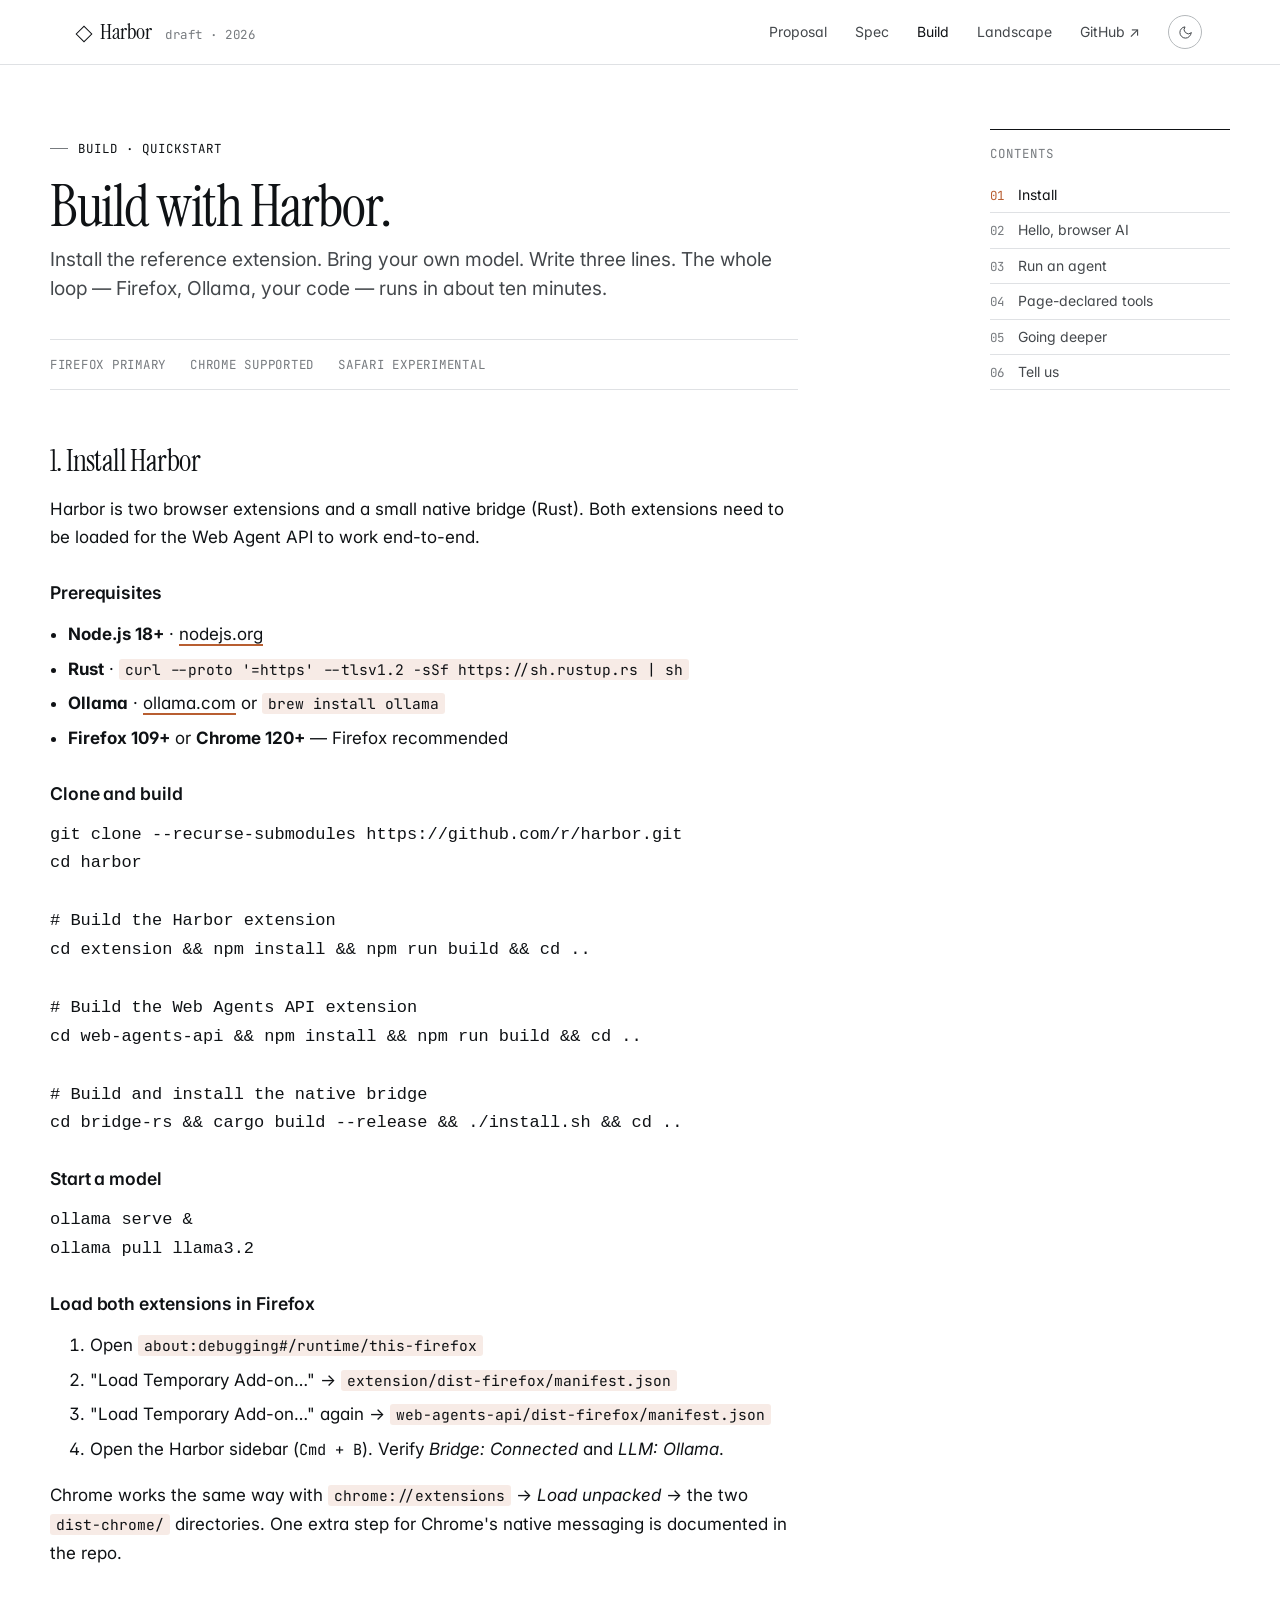
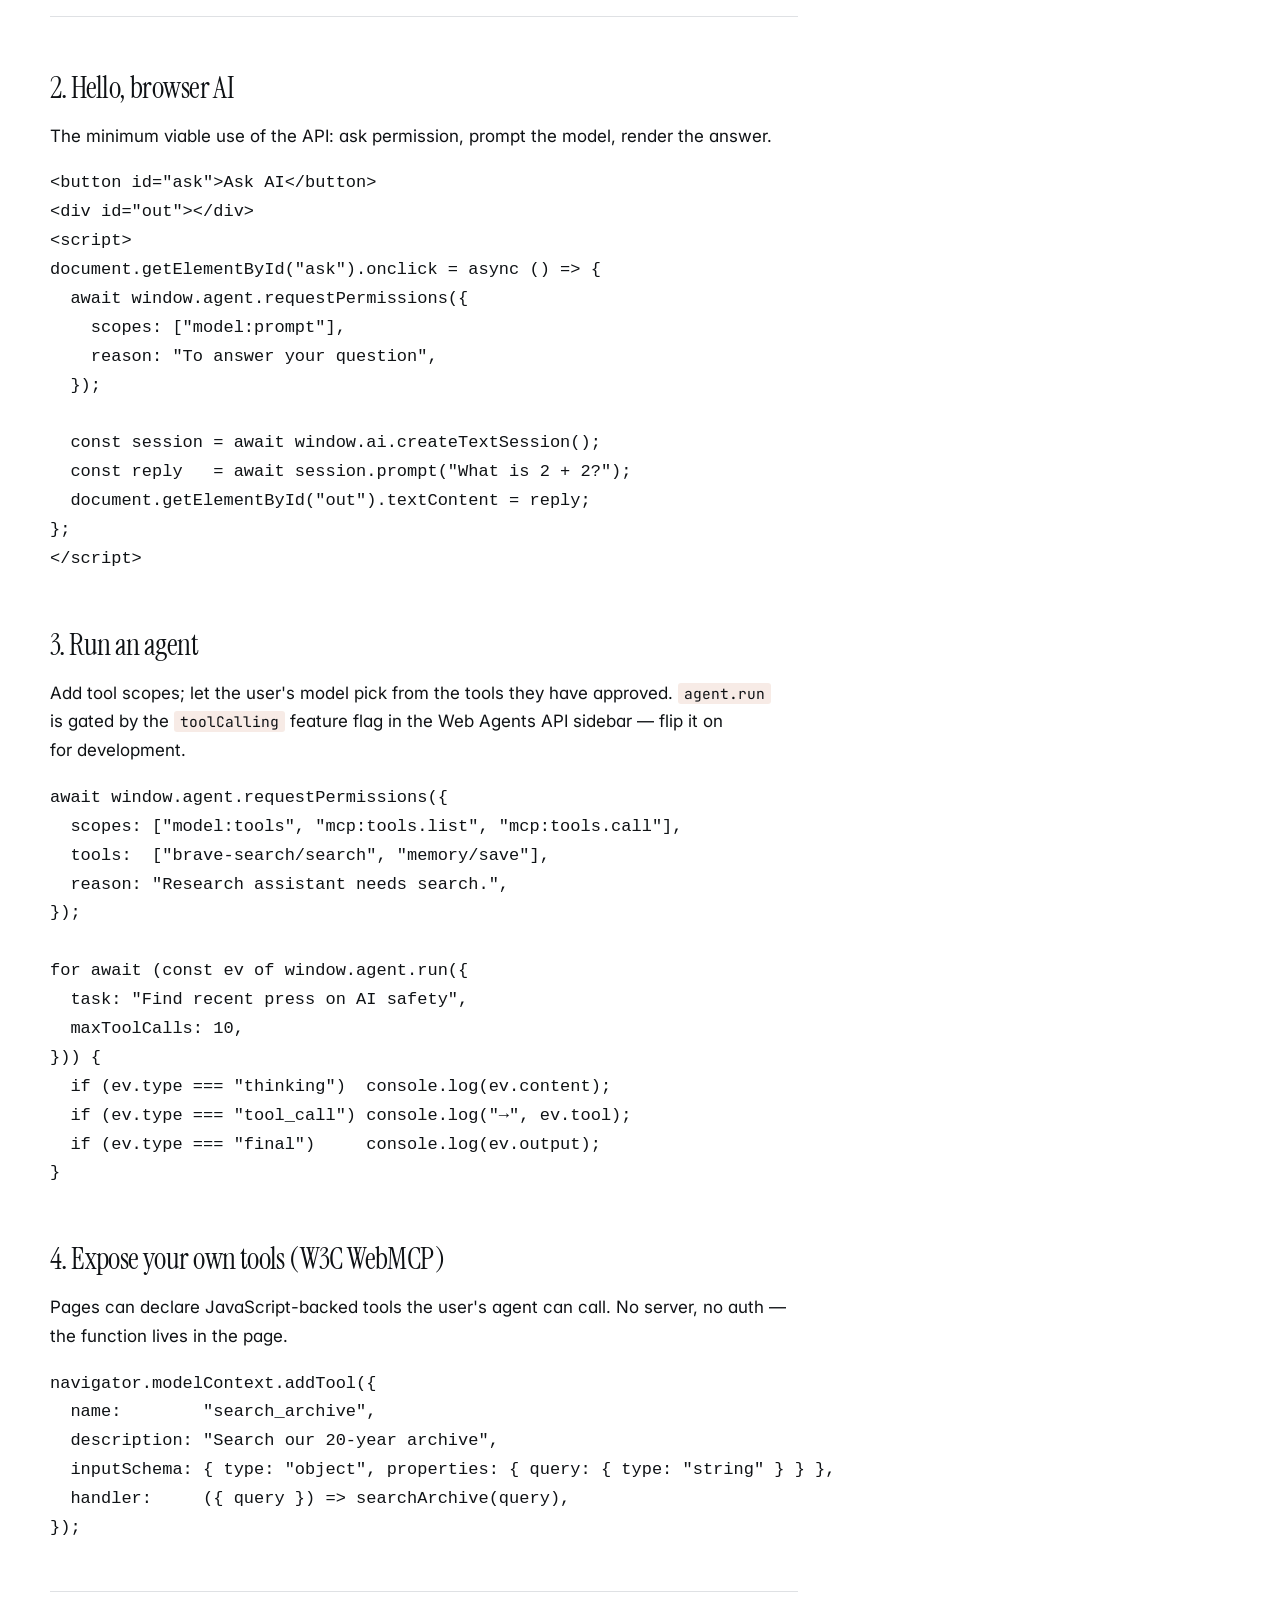
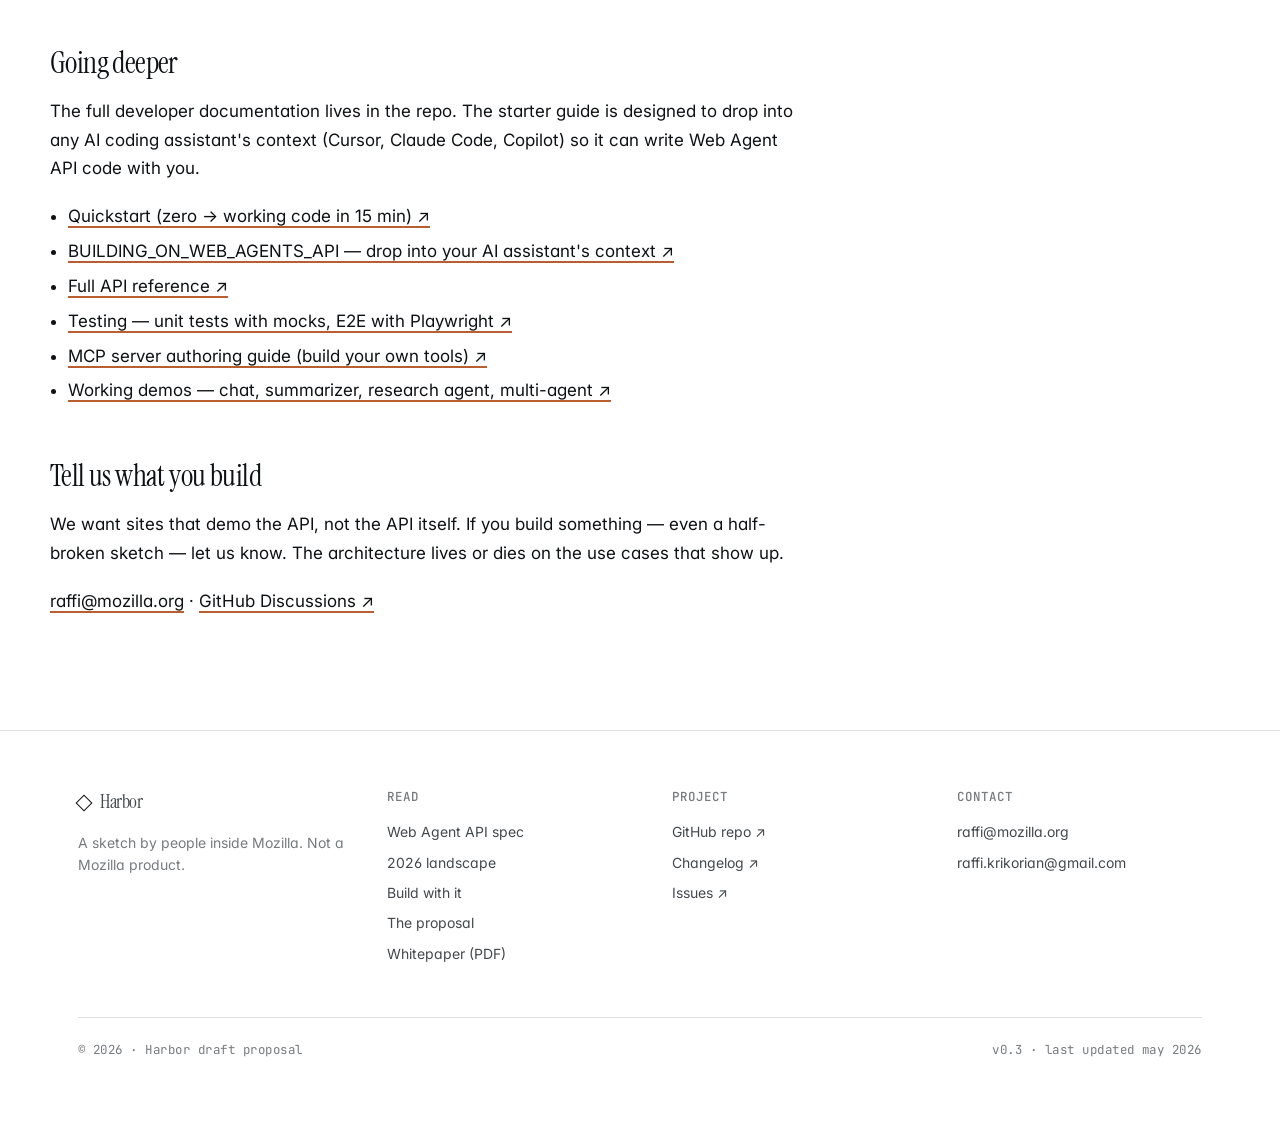
==== commit 94ad9e03: "web-agents-api: surface review — wire missing handlers, capabilities(), docs Fix real bugs and recon" ====
--- a/whitepaper/build.html
+++ b/whitepaper/build.html
@@ -122,6 +122,8 @@
     <h2 id="agent">3. Run an agent</h2>
     <p>
       Add tool scopes; let the user's model pick from the tools they have approved.
+      <code>agent.run</code> is gated by the <code>toolCalling</code> feature flag in the
+      Web Agents API sidebar — flip it on for development.
     </p>
     <pre class="ex-code" style="white-space: pre">await window.agent.requestPermissions({
   scopes: ["model:tools", "mcp:tools.list", "mcp:tools.call"],
@@ -133,6 +135,7 @@
   task: "Find recent press on AI safety",
   maxToolCalls: 10,
 })) {
+  if (ev.type === "thinking")  console.log(ev.content);
   if (ev.type === "tool_call") console.log("→", ev.tool);
   if (ev.type === "final")     console.log(ev.output);
 }</pre>
@@ -142,11 +145,11 @@
       Pages can declare JavaScript-backed tools the user's agent can call. No
       server, no auth — the function lives in the page.
     </p>
-    <pre class="ex-code" style="white-space: pre">navigator.modelContext.registerTool({
+    <pre class="ex-code" style="white-space: pre">navigator.modelContext.addTool({
   name:        "search_archive",
   description: "Search our 20-year archive",
   inputSchema: { type: "object", properties: { query: { type: "string" } } },
-  execute:     ({ query }) =&gt; searchArchive(query),
+  handler:     ({ query }) =&gt; searchArchive(query),
 });</pre>
 
     <hr/>
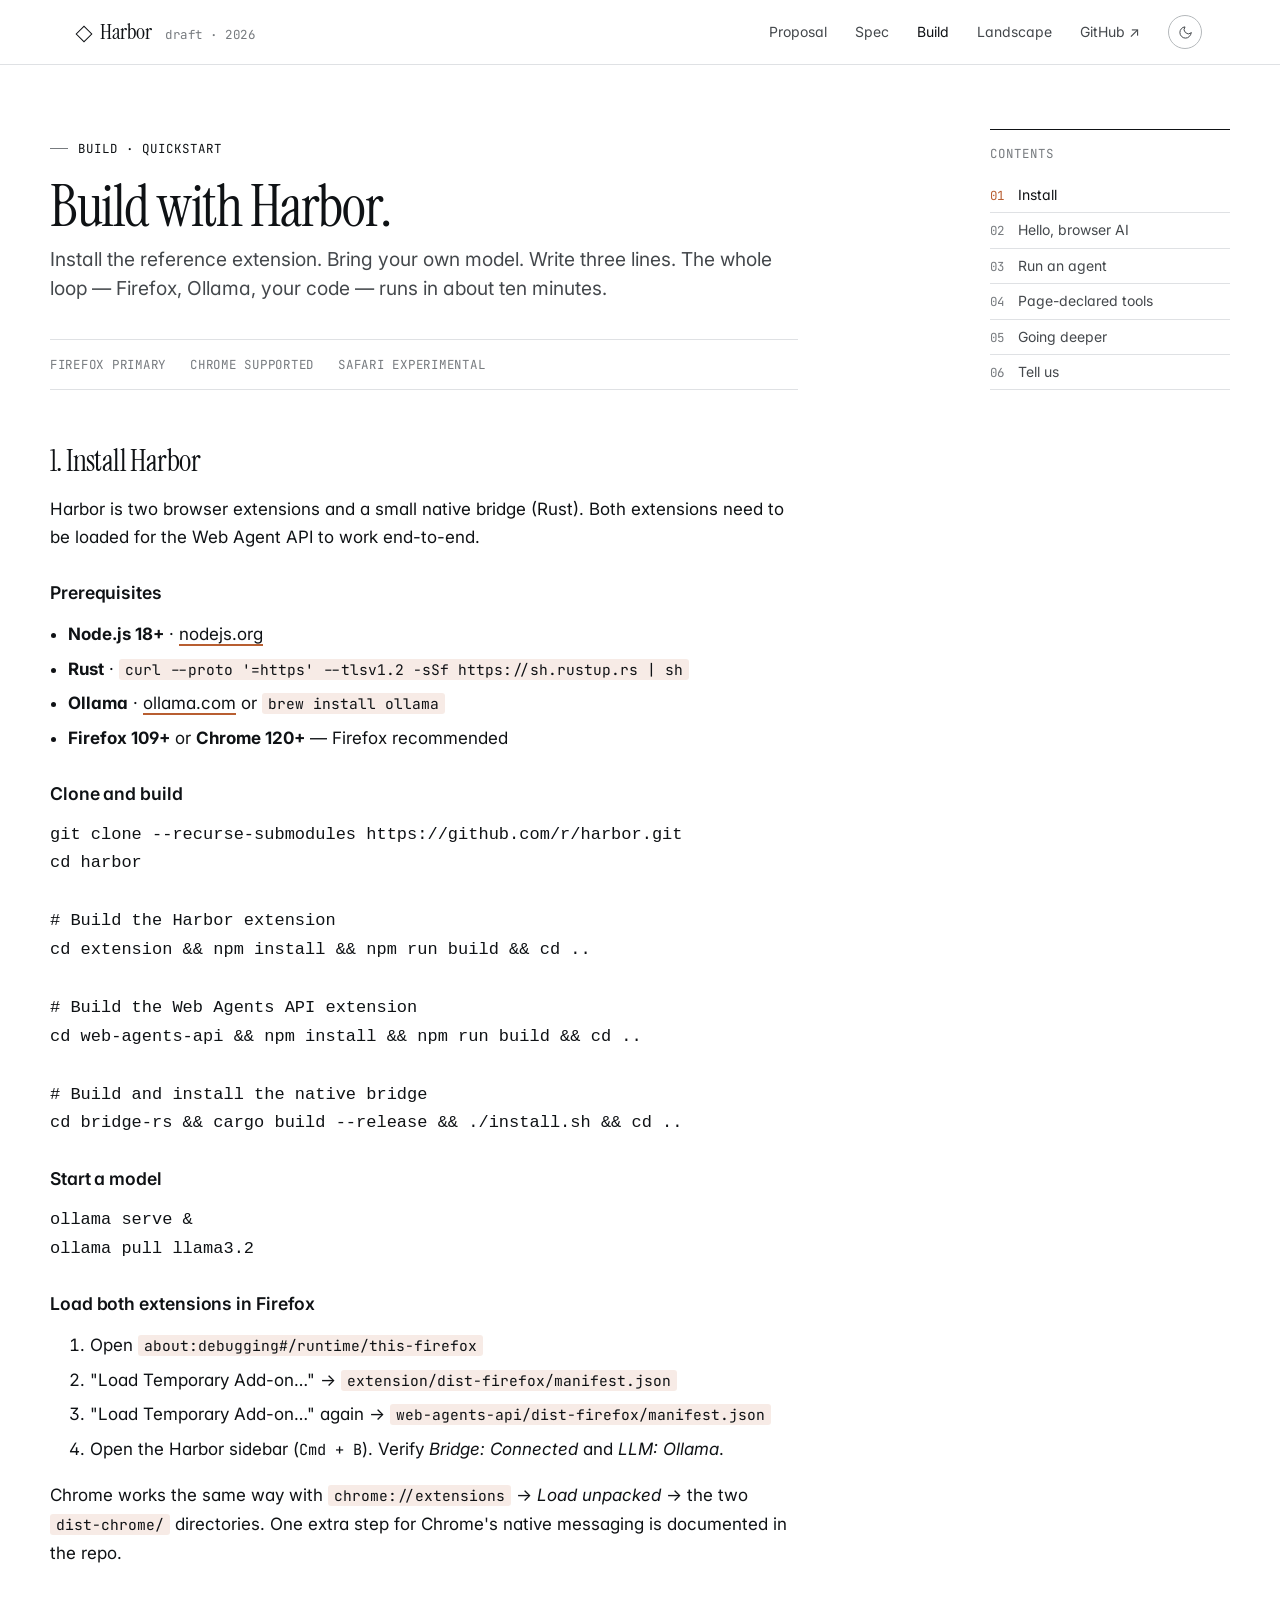
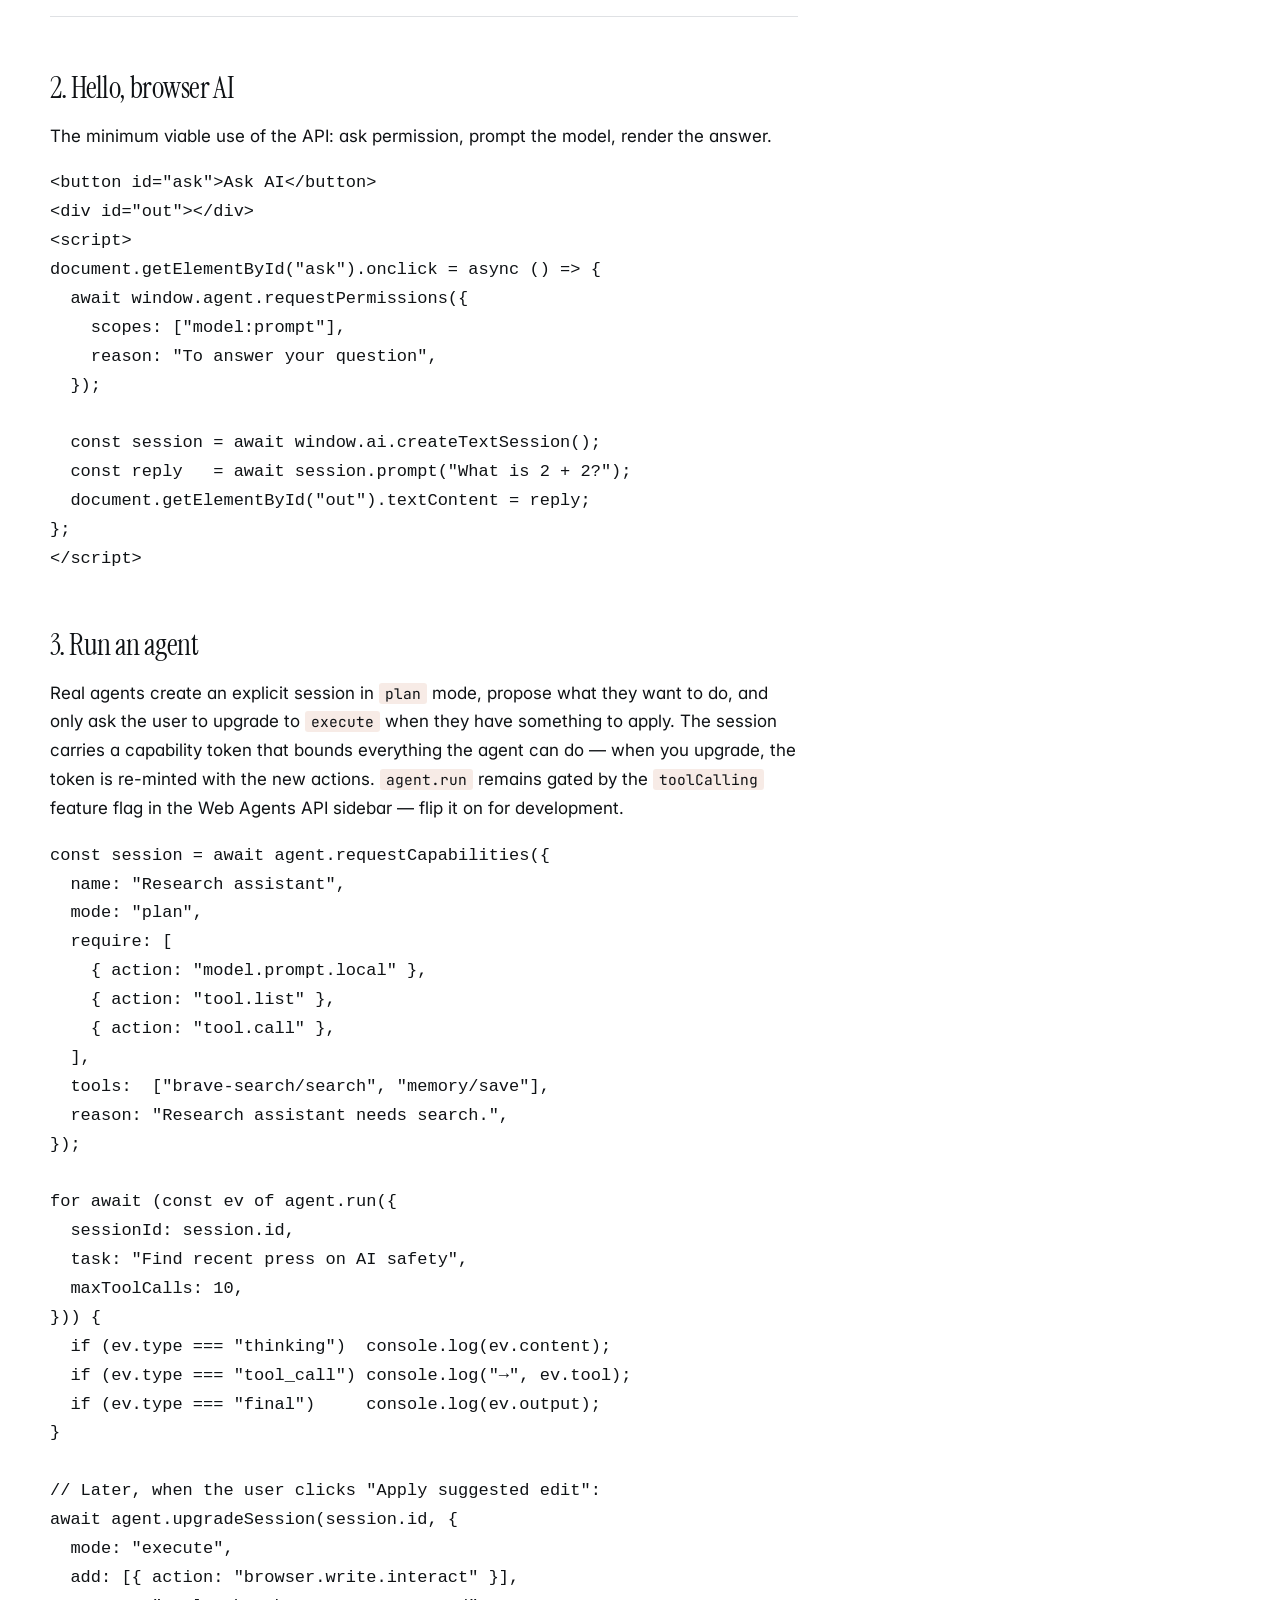
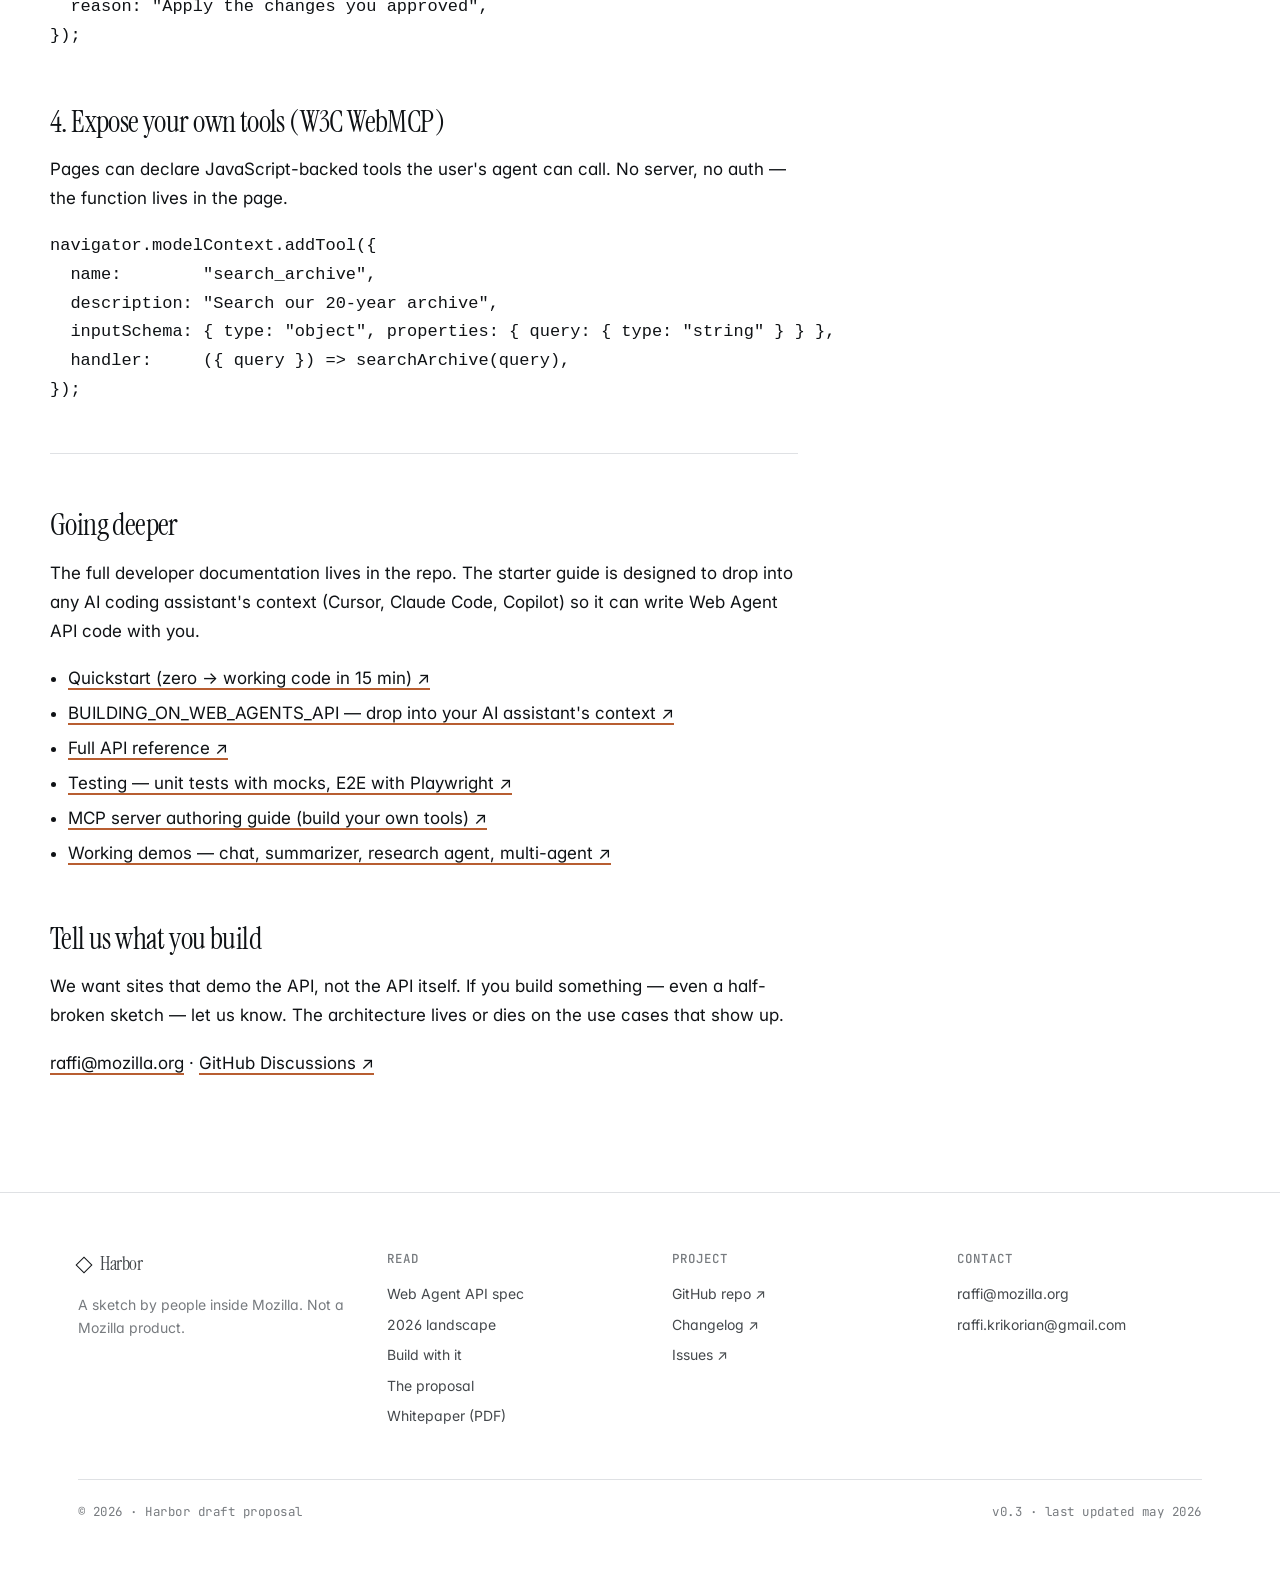
==== commit 8d92a3a0: "permissions: bind sessions to capability tokens with mode lattice Every session now mints a Capabili" ====
--- a/whitepaper/build.html
+++ b/whitepaper/build.html
@@ -121,24 +121,42 @@
 
     <h2 id="agent">3. Run an agent</h2>
     <p>
-      Add tool scopes; let the user's model pick from the tools they have approved.
-      <code>agent.run</code> is gated by the <code>toolCalling</code> feature flag in the
-      Web Agents API sidebar — flip it on for development.
-    </p>
-    <pre class="ex-code" style="white-space: pre">await window.agent.requestPermissions({
-  scopes: ["model:tools", "mcp:tools.list", "mcp:tools.call"],
+      Real agents create an explicit session in <code>plan</code> mode, propose
+      what they want to do, and only ask the user to upgrade to <code>execute</code>
+      when they have something to apply. The session carries a capability
+      token that bounds everything the agent can do — when you upgrade, the
+      token is re-minted with the new actions. <code>agent.run</code> remains
+      gated by the <code>toolCalling</code> feature flag in the Web Agents API
+      sidebar — flip it on for development.
+    </p>
+    <pre class="ex-code" style="white-space: pre">const session = await agent.requestCapabilities({
+  name: "Research assistant",
+  mode: "plan",
+  require: [
+    { action: "model.prompt.local" },
+    { action: "tool.list" },
+    { action: "tool.call" },
+  ],
   tools:  ["brave-search/search", "memory/save"],
   reason: "Research assistant needs search.",
 });
 
-for await (const ev of window.agent.run({
+for await (const ev of agent.run({
+  sessionId: session.id,
   task: "Find recent press on AI safety",
   maxToolCalls: 10,
 })) {
   if (ev.type === "thinking")  console.log(ev.content);
   if (ev.type === "tool_call") console.log("→", ev.tool);
   if (ev.type === "final")     console.log(ev.output);
-}</pre>
+}
+
+// Later, when the user clicks "Apply suggested edit":
+await agent.upgradeSession(session.id, {
+  mode: "execute",
+  add: [{ action: "browser.write.interact" }],
+  reason: "Apply the changes you approved",
+});</pre>
 
     <h2 id="page-tools">4. Expose your own tools (W3C WebMCP)</h2>
     <p>
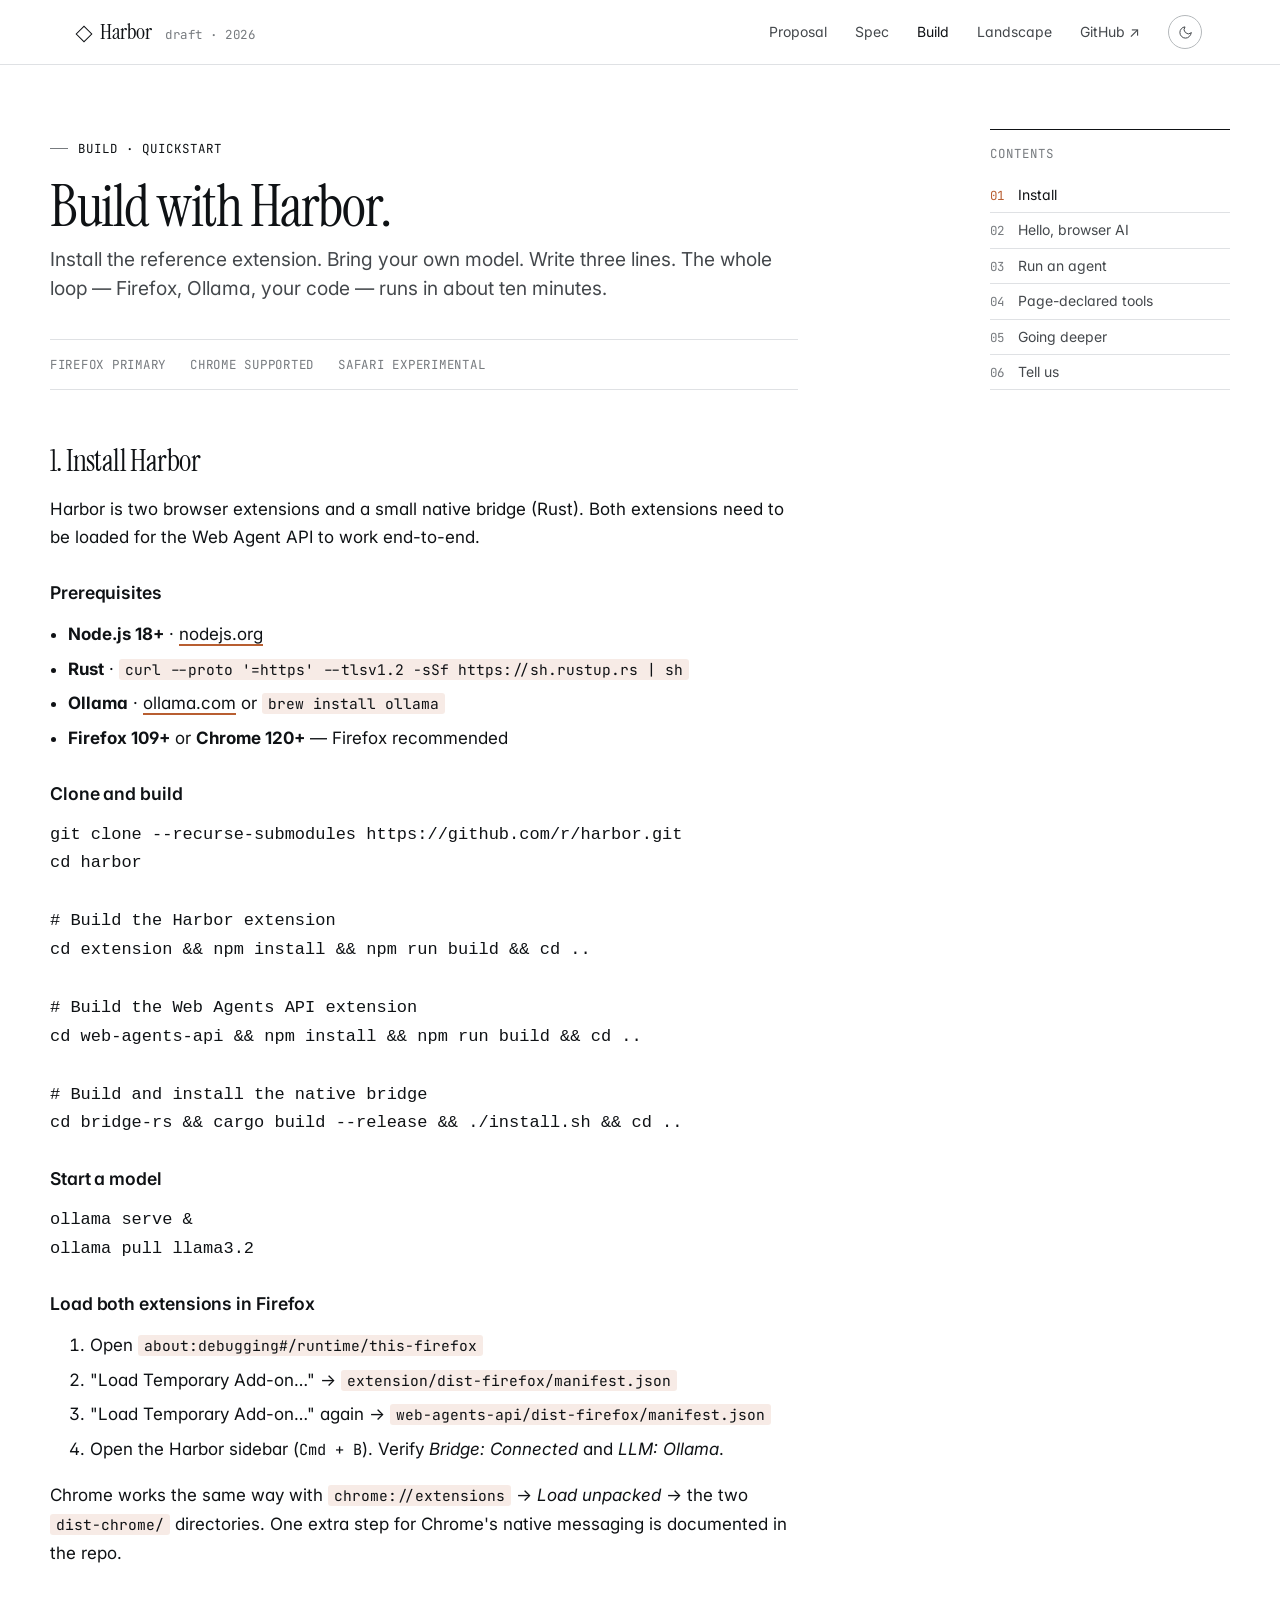
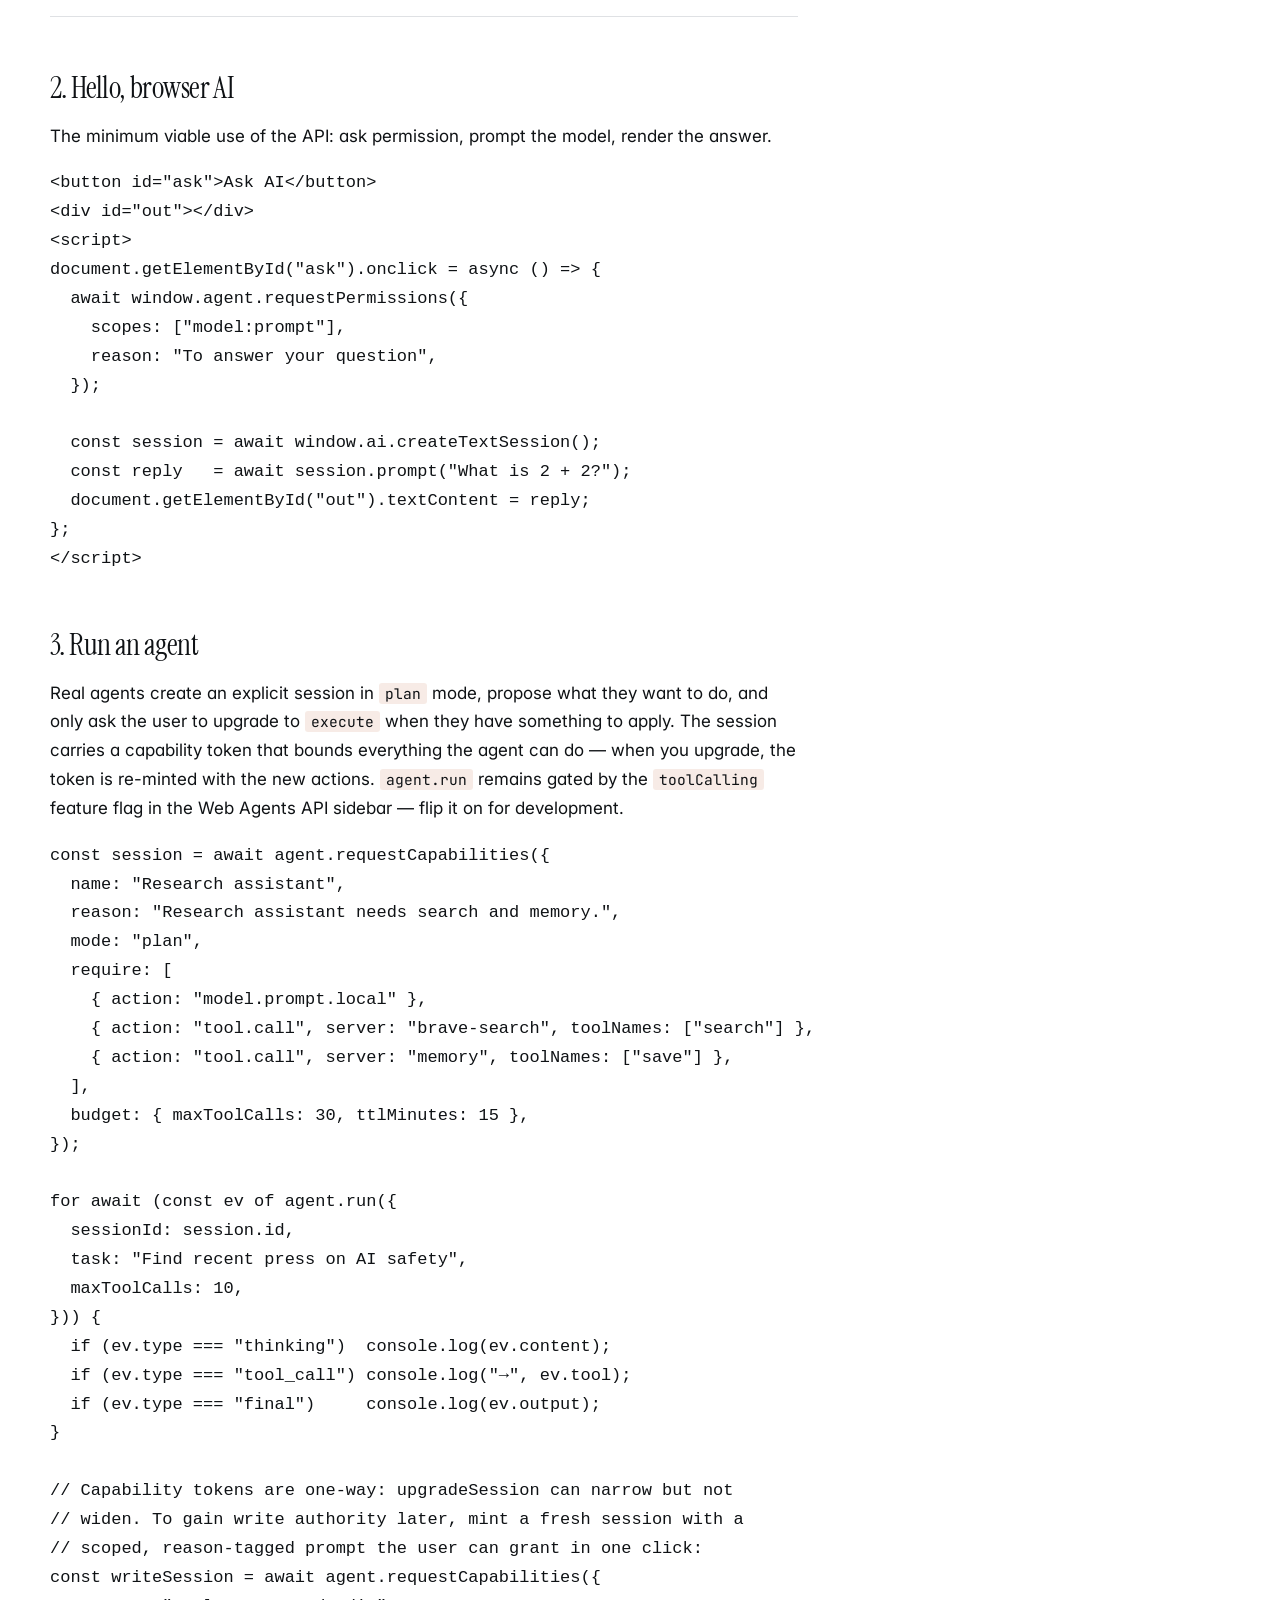
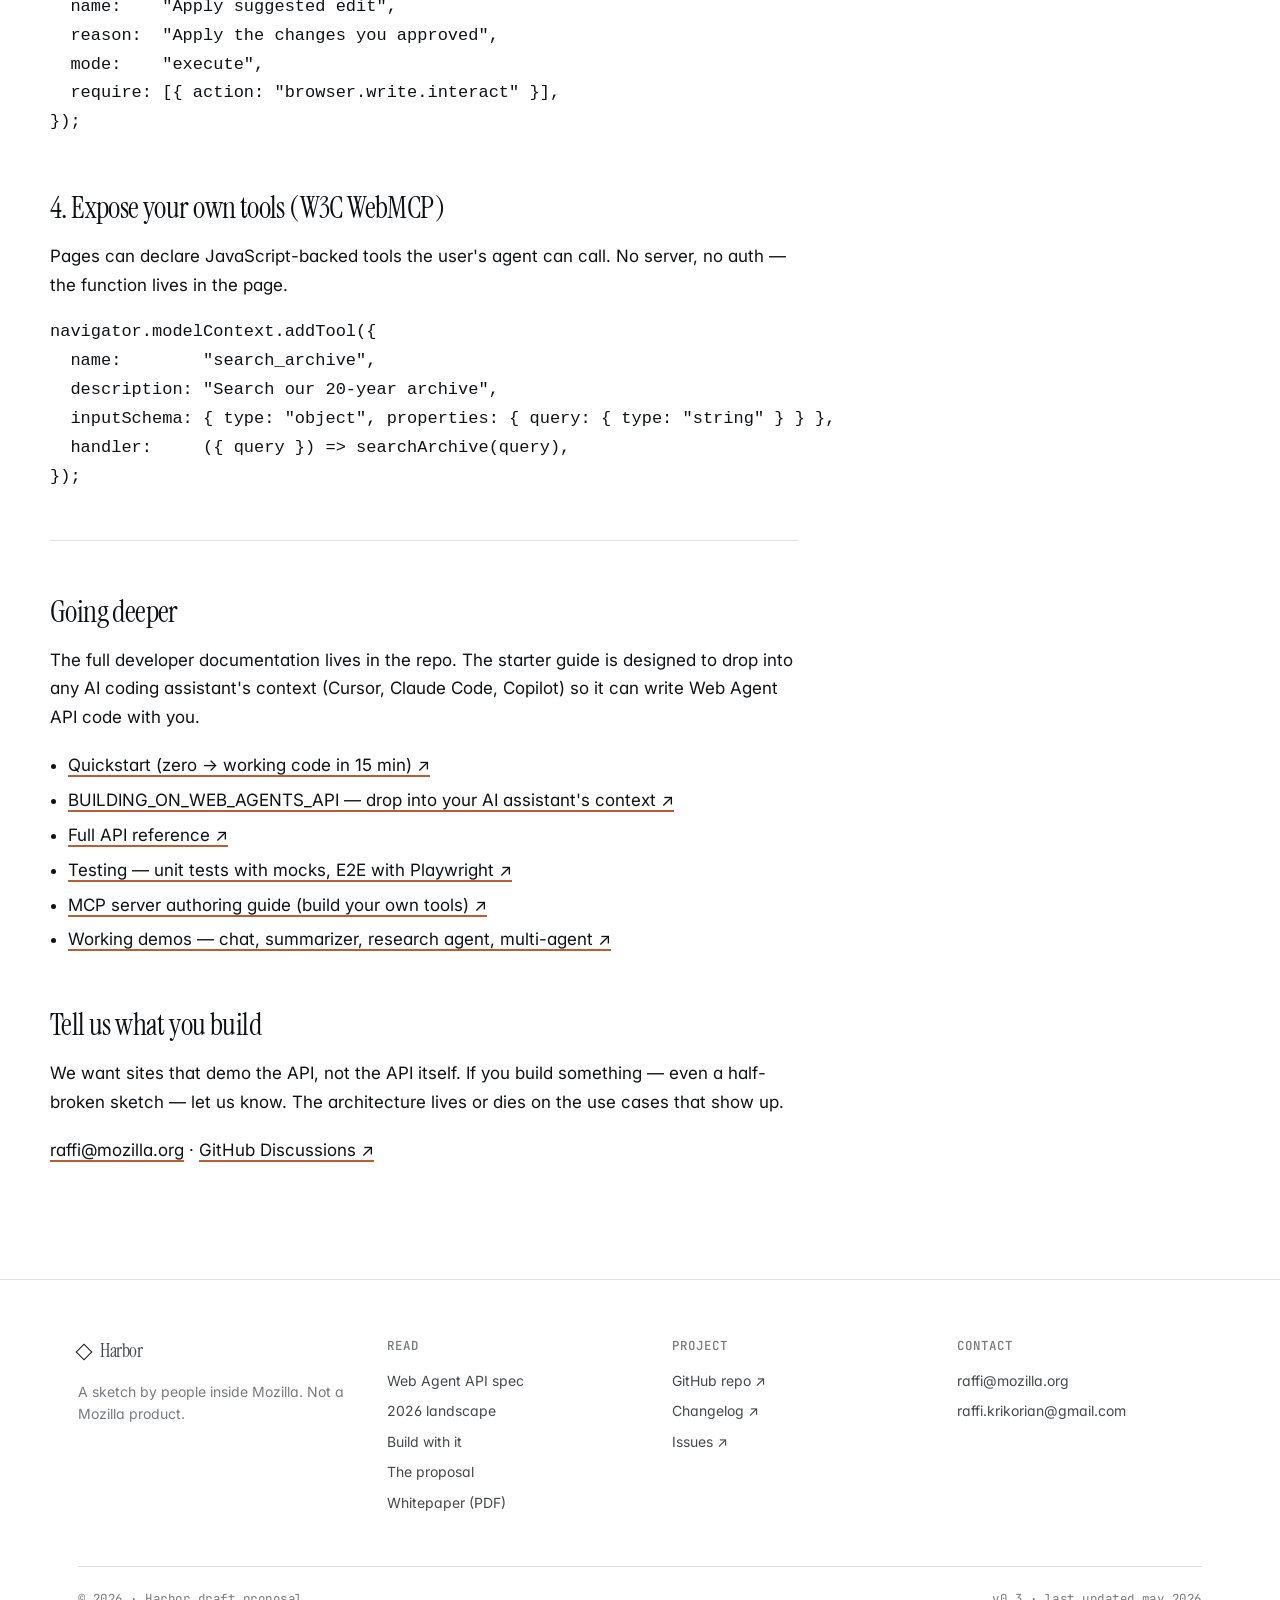
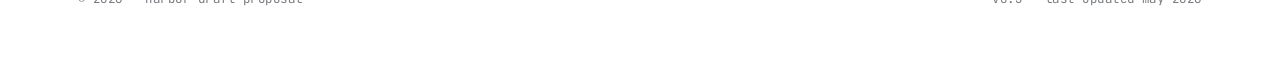
==== commit 5e531a85: "permissions: site + docs honest about one-way capability tokens The whitepaper landing page, the bui" ====
--- a/whitepaper/build.html
+++ b/whitepaper/build.html
@@ -131,14 +131,14 @@
     </p>
     <pre class="ex-code" style="white-space: pre">const session = await agent.requestCapabilities({
   name: "Research assistant",
+  reason: "Research assistant needs search and memory.",
   mode: "plan",
   require: [
     { action: "model.prompt.local" },
-    { action: "tool.list" },
-    { action: "tool.call" },
+    { action: "tool.call", server: "brave-search", toolNames: ["search"] },
+    { action: "tool.call", server: "memory", toolNames: ["save"] },
   ],
-  tools:  ["brave-search/search", "memory/save"],
-  reason: "Research assistant needs search.",
+  budget: { maxToolCalls: 30, ttlMinutes: 15 },
 });
 
 for await (const ev of agent.run({
@@ -151,11 +151,14 @@
   if (ev.type === "final")     console.log(ev.output);
 }
 
-// Later, when the user clicks "Apply suggested edit":
-await agent.upgradeSession(session.id, {
-  mode: "execute",
-  add: [{ action: "browser.write.interact" }],
-  reason: "Apply the changes you approved",
+// Capability tokens are one-way: upgradeSession can narrow but not
+// widen. To gain write authority later, mint a fresh session with a
+// scoped, reason-tagged prompt the user can grant in one click:
+const writeSession = await agent.requestCapabilities({
+  name:    "Apply suggested edit",
+  reason:  "Apply the changes you approved",
+  mode:    "execute",
+  require: [{ action: "browser.write.interact" }],
 });</pre>
 
     <h2 id="page-tools">4. Expose your own tools (W3C WebMCP)</h2>
